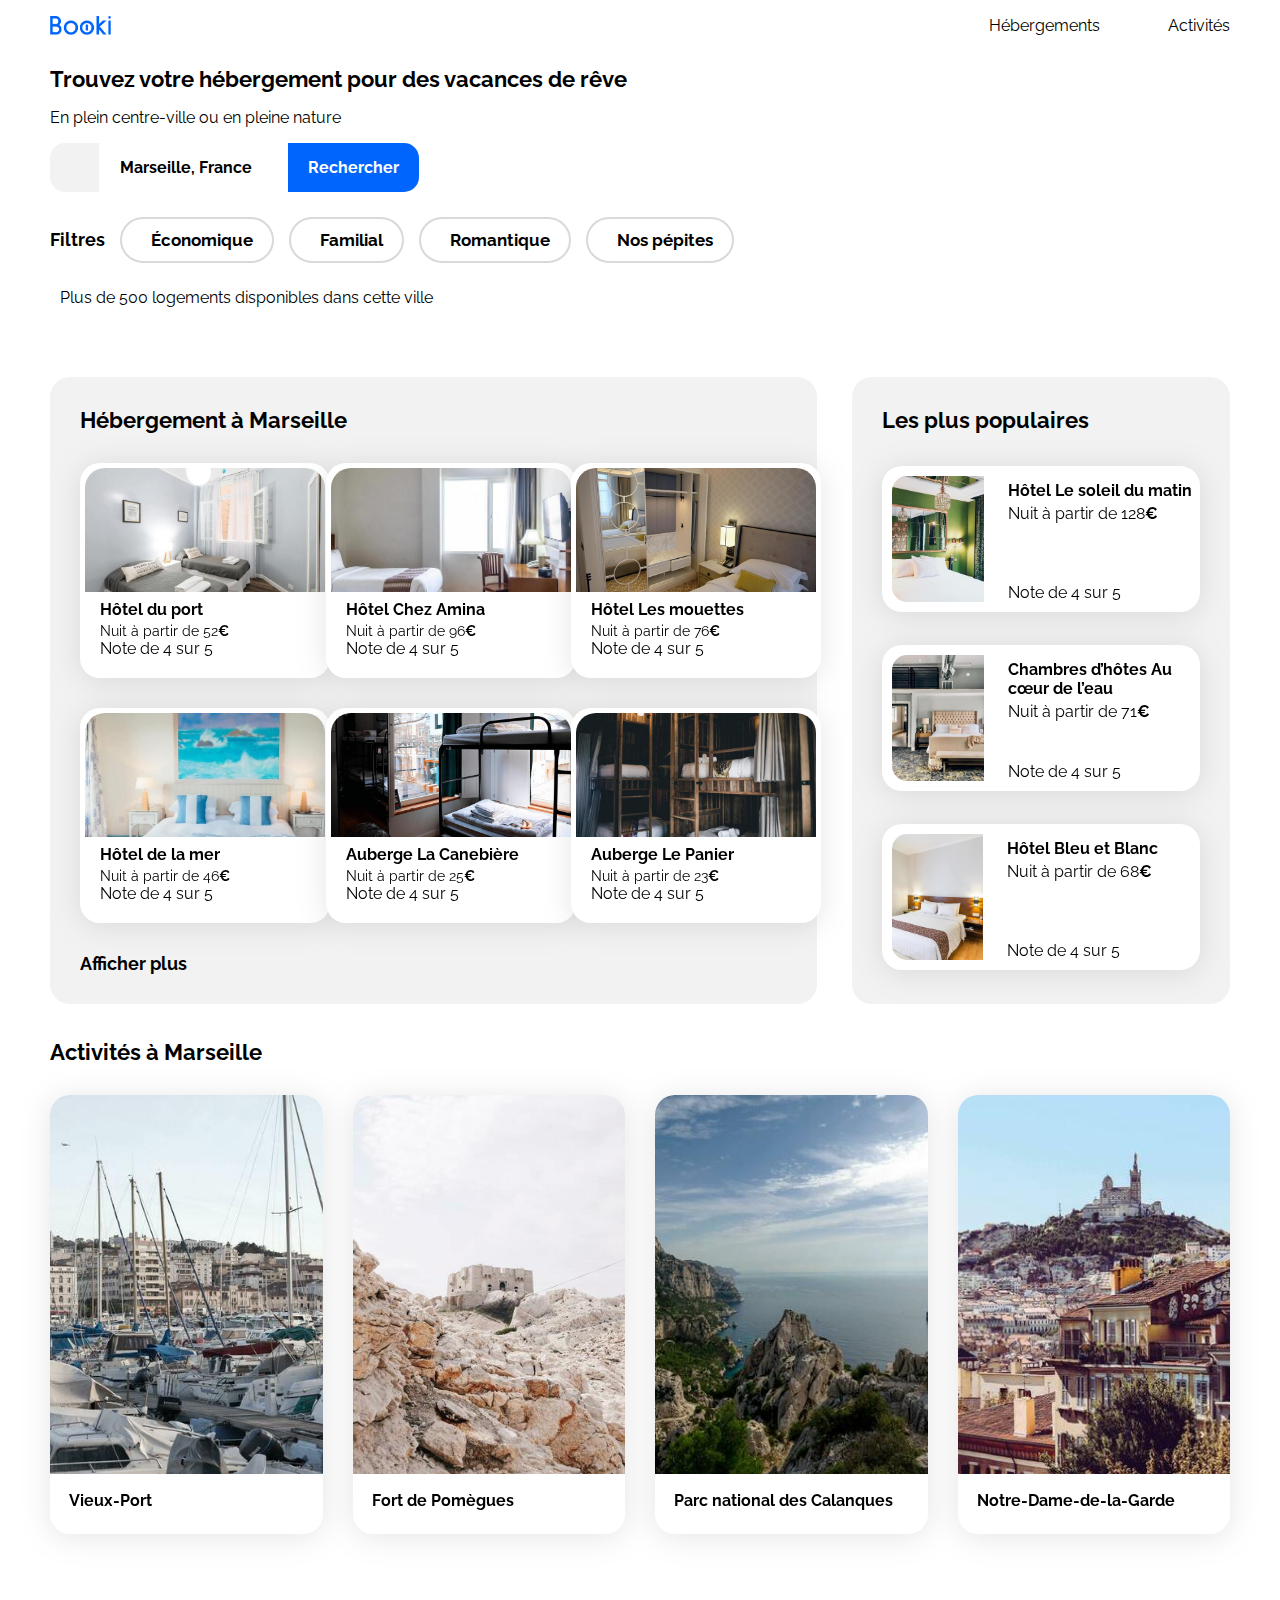
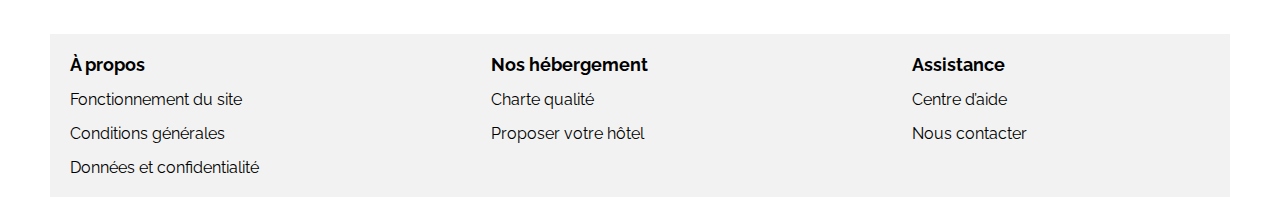
==== index_proto.html @ 1153245f "Avancement class ultilitaire dans index et style proto" ====
<!DOCTYPE html>
<html lang="fr">

<head>
    <meta charset="UTF-8">
    <meta name="viewport" content="width=device-width, initial-scale=1.0">
    <title>Booki</title>
    <link rel="preconnect" href="https://fonts.googleapis.com">
    <link rel="preconnect" href="https://fonts.gstatic.com" crossorigin>
    <link href="https://fonts.googleapis.com/css2?family=Raleway:wght@400;500;700&display=swap" rel="stylesheet">
    <link rel="stylesheet" href="https://cdnjs.cloudflare.com/ajax/libs/font-awesome/6.2.1/css/all.min.css"
        integrity="sha512-MV7K8+y+gLIBoVD59lQIYicR65iaqukzvf/nwasF0nqhPay5w/9lJmVM2hMDcnK1OnMGCdVK+iQrJ7lzPJQd1w=="
        crossorigin="anonymous" referrerpolicy="no-referrer" />
    <link rel="stylesheet" href="./css/style_proto.css">
    <link rel="stylesheet" href="./css/utilities.css">
</head>

<body class="flex justify-center p-0 m-0">
    <div class="main-container container">
        <header>
            <nav id="navbar" class="flex flex-wrap justify-between gap-20 items-center">
                <img src="images/logo/Booki.png" alt="Logo de Booki" class="logo ">
                <ul class="nav-links flex justify-between">
                    <li><a href="#">Hébergements</a></li>
                    <li><a href="#">Activités</a></li>
                </ul>
            </nav>

            <div id="search">
                <h1 class="title text-22">Trouvez votre hébergement pour des vacances de rêve</h1>
                <p>En plein centre-ville ou en pleine nature</p>
                <form action="#" method="get" class="search-form flex items-center">
                    <i class="fa-solid fa-location-dot flex justify-center items-center h-full rounded-l-15 bg-main-color"></i>
                    <input type="search" name="search" id="search" placeholder="Marseille, France" class="text-center w-half h-full text-16 font-bold no-border">
                    <button type="submit" class="search-btn w-third main-color text-white font-bold text-16 py-15 px-20 no-border">
                        Rechercher
                    </button>
                </form>
            </div>
            <div id="flex-filters" class="flex items-center">
                <h2>Filtres</h2>
                <span id="filters" class="flex flex-wrap items-center">
                    <div id="filter-economy" class="filter-container flex justify-center items-center">
                        <i class="fa-solid fa-money-bill-wave"></i>
                        <a href="#" class="filter-link">Économique</a>
                    </div>
                    <div id="filter-family" class="filter-container flex justify-center items-center">
                        <i class="fa-solid fa-person"></i>
                        <a href="#" class="filter-link">Familial</a>
                    </div>
                    <div id="filter-romantic" class="filter-container flex justify-center items-center">
                        <i class="fa-solid fa-heart"></i>
                        <a href="#" class="filter-link">Romantique</a>
                    </div>
                    <div id="filter-trendy" class="filter-container flex justify-center items-center">
                        <i class="fa-solid fa-fire"></i>
                        <a href="#" class="filter-link">Nos pépites</a>
                    </div>
                </span>
            </div>
        </header>

        <main class="flex flex-col gap-35">
            <div id="nb-results" class="flex">
                <i class="fa-solid fa-circle-info"></i>
                <p>Plus de 500 logements disponibles dans cette ville</p>
            </div>


            <div class="lodgements-and-popular flex justify-between">

                <section class="lodgements flex flex-col">

                    <div class="lodgements-title flex justify-between items-center">
                        <h2 class="section-title m-0 text-22">Hébergement à Marseille</h2>
                    </div>
                    <div class="lodgements-cards flex flex-wrap justify-between">
                        <a href="#">
                            <article class="card">
                                <img src="./images/hebergements/fred-kleber.jpg"
                                    alt="Image de la chambre d'hôtel montrant un lit">
                                <div class="card-content">
                                    <div class="card-txt">
                                        <h3 class="card-title">Hôtel du port</h3>
                                        <p class="card-subtitle">Nuit à partir de 52<span class="euro">€</span></p>
                                    </div>
                                    <div class="card-rating">
                                        <i class="fa-xs fa-solid fa-star" aria-hidden="true"></i>
                                        <i class="fa-xs fa-solid fa-star" aria-hidden="true"></i>
                                        <i class="fa-xs fa-solid fa-star" aria-hidden="true"></i>
                                        <i class="fa-xs fa-solid fa-star" aria-hidden="true"></i>
                                        <i class="fa-xs fa-solid fa-star neutral-star" aria-hidden="true"></i>
                                        <span class="sr-only">Note de 4 sur 5</span>
                                    </div>
                                </div>
                            </article>
                        </a>
                        <a href="#">
                            <article class="card">
                                <img src="./images/hebergements/febrian-zakaria.jpg"
                                    alt="Image de la chambre d'hôtel montrant un lit">
                                <div class="card-content">
                                    <div class="card-txt">
                                        <h3 class="card-title">Hôtel Chez Amina</h3>
                                        <p class="card-subtitle">Nuit à partir de 96<span class="euro">€</span></p>
                                    </div>
                                    <div class="card-rating">
                                        <i class="fa-xs fa-solid fa-star" aria-hidden="true"></i>
                                        <i class="fa-xs fa-solid fa-star" aria-hidden="true"></i>
                                        <i class="fa-xs fa-solid fa-star" aria-hidden="true"></i>
                                        <i class="fa-xs fa-solid fa-star" aria-hidden="true"></i>
                                        <i class="fa-xs fa-solid fa-star neutral-star" aria-hidden="true"></i>
                                        <span class="sr-only">Note de 4 sur 5</span>
                                    </div>
                                </div>
                            </article>
                        </a>
                        <a href="#">
                            <article class="card">
                                <img src="./images/hebergements/reisetopia.jpg"
                                    alt="Image de la chambre d'hôtel montrant un lit">
                                <div class="card-content">
                                    <div class="card-txt">
                                        <h3 class="card-title">Hôtel Les mouettes</h3>
                                        <p class="card-subtitle">Nuit à partir de 76<span class="euro">€</span></p>
                                    </div>
                                    <div class="card-rating">
                                        <i class="fa-xs fa-solid fa-star" aria-hidden="true"></i>
                                        <i class="fa-xs fa-solid fa-star" aria-hidden="true"></i>
                                        <i class="fa-xs fa-solid fa-star" aria-hidden="true"></i>
                                        <i class="fa-xs fa-solid fa-star" aria-hidden="true"></i>
                                        <i class="fa-xs fa-solid fa-star neutral-star" aria-hidden="true"></i>
                                        <span class="sr-only">Note de 4 sur 5</span>
                                    </div>
                                </div>
                            </article>
                        </a>
                        <a href="#">
                            <article class="card">
                                <img src="./images/hebergements/annie-spratt.jpg"
                                    alt="Image de la chambre d'hôtel montrant un lit">
                                <div class="card-content">
                                    <div class="card-txt">
                                        <h3 class="card-title">Hôtel de la mer</h3>
                                        <p class="card-subtitle">Nuit à partir de 46<span class="euro">€</span></p>
                                    </div>
                                    <div class="card-rating">
                                        <i class="fa-xs fa-solid fa-star" aria-hidden="true"></i>
                                        <i class="fa-xs fa-solid fa-star" aria-hidden="true"></i>
                                        <i class="fa-xs fa-solid fa-star" aria-hidden="true"></i>
                                        <i class="fa-xs fa-solid fa-star" aria-hidden="true"></i>
                                        <i class="fa-xs fa-solid fa-star neutral-star" aria-hidden="true"></i>
                                        <span class="sr-only">Note de 4 sur 5</span>
                                    </div>
                                </div>
                            </article>
                        </a>

                        <a href="#">
                            <article class="card">
                                <img src="./images/hebergements/marcus-loke.jpg"
                                    alt="Image de la chambre d'hôtel montrant un lit">
                                <div class="card-content">
                                    <div class="card-txt">
                                        <h3 class="card-title">Auberge La Canebière</h3>
                                        <p class="card-subtitle">Nuit à partir de 25<span class="euro">€</span></p>
                                    </div>
                                    <div class="card-rating">
                                        <i class="fa-xs fa-solid fa-star" aria-hidden="true"></i>
                                        <i class="fa-xs fa-solid fa-star" aria-hidden="true"></i>
                                        <i class="fa-xs fa-solid fa-star" aria-hidden="true"></i>
                                        <i class="fa-xs fa-solid fa-star" aria-hidden="true"></i>
                                        <i class="fa-xs fa-solid fa-star neutral-star" aria-hidden="true"></i>
                                        <span class="sr-only">Note de 4 sur 5</span>
                                    </div>
                                </div>
                            </article>
                        </a>

                        <a href="#">
                            <article class="card">
                                <img src="./images/hebergements/nicate-lee.jpg"
                                    alt="Image de la chambre d'hôtel montrant un lit">
                                <div class="card-content">
                                    <div class="card-txt">
                                        <h3 class="card-title">Auberge Le Panier</h3>
                                        <p class="card-subtitle">Nuit à partir de 23<span class="euro">€</span></p>
                                    </div>
                                    <div class="card-rating">
                                        <i class="fa-xs fa-solid fa-star" aria-hidden="true"></i>
                                        <i class="fa-xs fa-solid fa-star" aria-hidden="true"></i>
                                        <i class="fa-xs fa-solid fa-star" aria-hidden="true"></i>
                                        <i class="fa-xs fa-solid fa-star" aria-hidden="true"></i>
                                        <i class="fa-xs fa-solid fa-star neutral-star" aria-hidden="true"></i>
                                        <span class="sr-only">Note de 4 sur 5</span>
                                    </div>
                                </div>
                            </article>
                        </a>
                    </div>

                    <a href="#" id="display-more">Afficher plus</a>
                </section>

                <section class="popular">
                    <div class="popular-title flex justify-between items-center">
                        <h2 class="section-title m-0 text-22">Les plus populaires</h2>
                        <i class="fa-solid fa-chart-line" aria-hidden="true"></i>
                    </div>
                    <div class="popular-cards">
                        <a href="#">
                            <article class="card">
                                <img src="./images/hebergements/emile-guillemot.jpg"
                                    alt="Image de la chambre d'hôtel montrant un lit">
                                <div class="card-content">
                                    <div class="card-txt">
                                        <h3 class="card-title">Hôtel Le soleil du matin</h3>
                                        <p class="card-subtitle">Nuit à partir de 128<span class="euro">€</span></p>
                                    </div>
                                    <div class="card-rating">
                                        <i class="fa-xs fa-solid fa-star" aria-hidden="true"></i>
                                        <i class="fa-xs fa-solid fa-star" aria-hidden="true"></i>
                                        <i class="fa-xs fa-solid fa-star" aria-hidden="true"></i>
                                        <i class="fa-xs fa-solid fa-star" aria-hidden="true"></i>
                                        <i class="fa-xs fa-solid fa-star neutral-star" aria-hidden="true"></i>
                                        <span class="sr-only">Note de 4 sur 5</span>
                                    </div>
                                </div>
                            </article>
                        </a>
                        <a href="#">
                            <article class="card">
                                <img src="./images/hebergements/aw-creative.jpg"
                                    alt="Image de la chambre d'hôtel montrant un lit">
                                <div class="card-content">
                                    <div class="card-txt">
                                        <h3 class="card-title">Chambres d’hôtes Au cœur de l’eau</h3>
                                        <p class="card-subtitle">Nuit à partir de 71<span class="euro">€</span></p>
                                    </div>
                                    <div class="card-rating">
                                        <i class="fa-xs fa-solid fa-star" aria-hidden="true"></i>
                                        <i class="fa-xs fa-solid fa-star" aria-hidden="true"></i>
                                        <i class="fa-xs fa-solid fa-star" aria-hidden="true"></i>
                                        <i class="fa-xs fa-solid fa-star" aria-hidden="true"></i>
                                        <i class="fa-xs fa-solid fa-star neutral-star" aria-hidden="true"></i>
                                        <span class="sr-only">Note de 4 sur 5</span>
                                    </div>
                                </div>
                            </article>
                        </a>
                        <a href="#">
                            <article class="card">
                                <img src="./images/hebergements/febrian-zakaria2.jpg"
                                    alt="Image de la chambre d'hôtel montrant un lit">
                                <div class="card-content">
                                    <div class="card-txt">
                                        <h3 class="card-title">Hôtel Bleu et Blanc</h3>
                                        <p class="card-subtitle">Nuit à partir de 68<span class="euro">€</span></p>
                                    </div>
                                    <div class="card-rating">
                                        <i class="fa-xs fa-solid fa-star" aria-hidden="true"></i>
                                        <i class="fa-xs fa-solid fa-star" aria-hidden="true"></i>
                                        <i class="fa-xs fa-solid fa-star" aria-hidden="true"></i>
                                        <i class="fa-xs fa-solid fa-star" aria-hidden="true"></i>
                                        <i class="fa-xs fa-solid fa-star neutral-star" aria-hidden="true"></i>
                                        <span class="sr-only">Note de 4 sur 5</span>
                                    </div>
                                </div>
                            </article>
                        </a>
                    </div>
                </section>
            </div>
            <section id="activities" class="flex flex-col">
                <h2 class="section-title m-0 text-22">Activités à Marseille</h2>
                <div class="activities-cards flex flex-wrap">
                    <a href="#">
                        <article class="card">
                            <img src="./images/activites/reno-laithienne.jpg"
                                alt="Image de la chambre d'hôtel montrant un lit">
                            <div class="card-txt">
                                <h3 class="card-title">Vieux-Port</h3>
                            </div>
                        </article>
                    </a>

                    <a href="#">
                        <article class="card">
                            <img src="./images/activites/paul-hermann.jpg"
                                alt="Image de la chambre d'hôtel montrant un lit">
                            <div class="card-txt">
                                <h3 class="card-title">Fort de Pomègues</h3>
                            </div>
                        </article>
                    </a>

                    <a href="#">
                        <article class="card">
                            <img src="./images/activites/kilyan-sockalingum.jpg"
                                alt="Image de la chambre d'hôtel montrant un lit">
                            <div class="card-txt">
                                <h3 class="card-title">Parc national des Calanques</h3>
                            </div>
                        </article>
                    </a>

                    <a href="#">
                        <article class="card">
                            <img src="./images/activites/florian-wehde.jpg"
                                alt="Image de la chambre d'hôtel montrant un lit">
                            <div class="card-txt">
                                <h3 class="card-title">Notre-Dame-de-la-Garde</h3>
                            </div>
                        </article>
                    </a>
                </div>
            </section>
        </main>
        <footer>
            <nav id="footer-nav" class="flex justify-between items-center gap-20 w-full mt-35 bg-main-color">
                <div class="footer-div flex flex-col gap-15 p-20 h-full">
                    <h3 class="footer-title flex items-center m-0 text-18">À propos</h3>
                    <ul class="flex flex-col gap-15 m-0 p-0">
                        <a href="#">
                            <li>Fonctionnement du site</li>
                        </a>
                        <a href="#">
                            <li>Conditions générales</li>
                        </a>
                        <a href="#">
                            <li>Données et confidentialité</li>
                        </a>
                    </ul>
                </div>

                <div class="footer-div flex flex-col gap-15 p-20 h-full">
                    <h3 class="footer-title flex m-0 text-18">Nos hébergement</h3>
                    <ul class="flex flex-col gap-15 m-0 p-0">
                        <a href="#">
                            <li>Charte qualité</li>
                        </a>
                        <a href="#">
                            <li>Proposer votre hôtel</li>
                        </a>
                    </ul>
                </div>

                <div class="footer-div flex flex-col gap-15 p-20 h-full">
                    <h3 class="footer-title flex m-0 text-18">Assistance</h3>
                    <ul class="flex flex-col gap-15 m-0 p-0">
                        <a href="#">
                            <li>Centre d’aide</li>
                        </a>
                        <a href="#">
                            <li>Nous contacter</li>
                        </a>
                    </ul>
                </div>
            </nav>
        </footer>
    </div>
</body>

</html>
---- css/style_proto.css ----
/****** General ***********/
* {
    font-family: 'Raleway', sans-serif;
}

:root {
    --main-color: #0065FC;
    --main-bg-color: #F2F2F2;
    --filter-bg-color: #DEEBFF;
}

.fa-solid {
    color: var(--main-color);
}

a {
    color: inherit;
    text-decoration: none;
}

.card {
    display: flex;
    gap: 4px;
    background-color: white;
    border-radius: 20px;
    padding: 5px;
    filter: drop-shadow(0px 3px 15px rgba(0, 0, 0, 0.1));
}

.card img {
    object-fit: cover;
    border: 5px solid white;
}

.card-title {
    font-size: 16px;
}

.euro {
    font-weight: 700;
}

.neutral-star {
    color: var(--main-bg-color)
}

/****** Header ***********/

/********** Navbar ***********/

#navbar ul {
    gap: 68px;
    height: 100%;
}

#navbar ul li {
    list-style: none;
    height: 100%;
}

#navbar ul li a:hover {
    color: var(--main-color);
    border-top: 2px solid var(--main-color);
    padding-top: calc(1rem - 2px);
}

#navbar img {
    width: 61px;
    height: 19px;
}

form {
    justify-content: left;
    width: 377px;
    height: 49px;
}

.fa-location-dot {
    color: black;
    width: 13%;
}

input::placeholder {
    color: black;
}

.search-btn {
    border-top-right-radius: 15px;
    border-bottom-right-radius: 15px;
}

/****** Filters ***********/
#flex-filters,
#flex-filters span {
    justify-content: left;
    height: 46px;
    gap: 15px;
    margin-top: 25px;
    margin-bottom: 25px;
}

.filter-container {
    height: 100%;
    gap: 10px;
    border: 2px solid #D9D9D9;
    border-radius: 25px;
    padding: 0 19px 0 19px;
}

.filter-container:hover {
    background-color: var(--filter-bg-color);
}

.filter-container a {
    color: black;
    font-weight: bold;
    font-size: 17px;
}

#flex-filters h2 {
    font-size: 18px;
    font-weight: bold;
}

/****** Main ***********/

#nb-results p {
    margin: 0;
    margin-left: 10px;
    margin-bottom: 35px;
}

/****** lodgements And popular ***********/
.lodgements-and-popular {
    gap: 30px;
}

.lodgements-and-popular section {
    background-color: var(--main-bg-color);
    border-radius: 20px;
    padding: 30px;
    box-sizing: border-box;
}

/****** lodgements ***********/
.lodgements {
    width: 65%;
    justify-content: space-around;
    gap: 30px;
}


.lodgements-cards {
    gap: 30px;
}

.lodgements a {
    width: calc((100% - 60px) / 3);
}

.lodgements-cards .card {
    flex-direction: column;
    flex-basis: calc(33.333% - 40px);
    box-sizing: border-box;
    min-width: 250px;
    max-height: 217px;
}

.lodgements-cards .card-content {
    display: flex;
    flex-direction: column;
    padding-left: 15px;
    padding-right: 15px;

}

.lodgements-cards .card-title {
    margin-top: 4px;
    margin-bottom: 4px;
}

.lodgements-cards .card-rating {
    margin-bottom: 15px;
}

.lodgements-cards img {
    align-self: center;
    object-fit: cover;
    width: 100%;
    height: 124px;
    border-top-left-radius: 20px;
    border-top-right-radius: 20px;
    border: 5px;
}

.lodgements-cards .card-content p {
    font-size: 14px;
}

#display-more {
    font-weight: bold;
    font-size: 18px;
}

/****** popular ***********/
.popular {
    width: 32%;
}

.popular-cards .card {
    display: flex;
    margin-top: 33px;
}

.popular-cards img {
    width: 33%;
    height: 136px;
    border-top-left-radius: 20px;
    border-bottom-left-radius: 20px;
}

.popular-cards .card-content {
    width: 67%;
    padding-left: 15px;
    display: flex;
    flex-direction: column;
    justify-content: space-between;
    box-sizing: border-box;
}

.popular-cards .card-title {
    margin-top: 10px;
    margin-bottom: 4px;
}

.popular-cards .card-subtitle,
.lodgements-cards .card-subtitle {
    margin: 0;
}

.popular-cards .card-rating {
    margin-bottom: 5px;
}

/****** Activités ***********/

#activities {
    height: 560px;
    gap: 30px;
}

.activities-cards {
    height: 439px;
    width: 100%;
    gap: 30px;
    padding: 0;
}

.activities-cards a {
    width: calc((100% - 90px) / 4);
    height: 100%;
}

.activities-cards a .card {
    display: flex;
    flex-direction: column;
    justify-content: space-between;
    height: 100%;
    padding: 0;
    gap: 0;
}

.activities-cards img {
    width: 100%;
    height: 86.5%;
    border-top-left-radius: 20px;
    border-top-right-radius: 20px;
    border: 0;
}

.activities-cards a .card .card-txt {
    display: flex;
    align-content: center;
    height: 13.4%;
    padding-left: 19px;
}



/******** Footer ***********/

#footer-nav {
    height: 163px;
}

.footer-div {
    width: calc((100% - 100px - 65px) / 3);
    align-items: top;
    justify-content: top;
    padding-bottom: 0;
}

.footer-div ul {
    align-items: left;
    justify-content: left;
    list-style-type: none;
}

/* Le code ci-dessous correspond à la version responsive uniquement */

/****** Media queries ***********/
/* Medium devices (tablets, less/equal than 1024px) */
@media (max-width: 1024px) {

    /**** Filters ****/

    #flex-filters {
        height: 91px;
        flex-direction: column;
        align-items: flex-start;
        gap: 20px;
    }

    #flex-filters span {
        margin: 0;
        width: 100%;
    }

    .filter-container {
        padding: 0;
        height: 46px;
        width: 100%;
    }

    .filter-container a {
        font-size: 16px;
    }

    #filters-txt h2 {
        margin: 0;
    }


    /**** Main ****/

    /***** Lodgements and Popular *****/

    .lodgements-and-popular {
        flex-direction: column;
    }

    .lodgements {
        width: 100%;
        height: 43.75%;
    }

    .lodgements-cards .card {
        flex-basis: calc(50% - 60px);
    }

    .popular {
        width: 100%;
        margin-top: 20px;
        gap: 20px;
    }

    .popular-cards {
        display: flex;
        flex-direction: row;
        justify-content: space-between;
    }

    .popular-cards a {
        width: 30%;
    }

    .popular-cards a .card {
        margin-top: 20px;
    }

    .popular-cards .card-title {
        font-size: 14px;
    }

    .popular-cards .card-subtitle {
        font-size: 13px;
    }

    /***** Activities *****/

    #activities {
        height: 390px;
    }

    .activities-cards {
        height: 270px;
    }

    .activities-cards .card a {
        width: calc((100% - 30px) / 4);
    }

    .activities-cards .card img {
        height: 74%;
    }

    .activities-cards a .card .card-txt {
        height: 26%;
        justify-self: center;
    }

    .activities-cards a .card .card-txt h3 {
        margin: 0;
        align-self: center;
    }
}

/* Small devices (phones, less than 768px) */
@media (max-width: 767.98px) {

    /* ... */
    body {
        background-color: rgb(183, 205, 224);
    }

    .main-container {
        padding: 0;
    }

    header {
        display: flex;
        flex-direction: column;
        gap: 35px;
    }

    /**** Header ****/

    /* Navbar */

    nav {
        flex-direction: column;
        gap: 30px;
    }

    nav img {
        margin-top: 30px;
    }

    nav ul {
        display: flex;
        justify-content: center;
        width: 100%;
        gap: 0;
        padding: 0;
        margin: 0;
    }

    nav ul li {
        width: 100%;
        text-align: center;
    }

    nav ul li a {
        font-size: 19px;
        width: 100%;
        display: block;
        /* Permet de prendre toute la largeur */
        padding: 14px 0;
        /* Pour éviter un déplacement du texte au hover */
        margin-bottom: 30px;
        border-bottom: 2px solid var(--main-bg-color);
        transition: border-color 0.3s ease, color 0.2s ease;
    }

    nav ul li a:hover {
        border-top: none;
        border-bottom: 2px solid var(--main-color)
    }


    /*** Search and Filters ***/

    #search,
    #flex-filters {
        padding: 0 20px 0 20px;
    }

    #flex-filters {
        height: 161px;
        margin: 0;
    }

    #flex-filters h2 {
        margin: 0;
    }

    .filter-container {
        width: calc((100% - 40px - 10px) / 2);
    }

    .filter-link {
        font-size: 14px;
    }

    #nb-results {
        justify-content: left;
        align-items: center;
    }

    #nb-results p {
        margin-bottom: 0;
    }
}
---- css/utilities.css ----
/* Variables et Reset */
:root {
    --main-color: #0065FC;
    --main-bg-color: #F2F2F2;
    --filter-bg-color: #DEEBFF;
    --color-border: #D9D9D9;
    --spacing-5: 5px;
    --spacing-10: 10px;
    --spacing-15: 15px;
    --spacing-20: 20px;
    --spacing-30: 30px;
    --spacing-35: 35px;
}

* {
    font-family: 'Raleway', sans-serif;
    box-sizing: border-box;
}

/* Layout Utilities */
.container {
    width: 100%;
	max-width: 1440px;
	padding: 0 50px;
	box-sizing: border-box;
}

.flex { display: flex; }
.flex-col { flex-direction: column; }
.flex-wrap { flex-wrap: wrap; }
.justify-between { justify-content: space-between; }
.justify-center { justify-content: center; }
.items-center { align-items: center; }
.items-start { align-items: flex-start; }
.gap-5 { gap: var(--spacing-5); }
.gap-10 { gap: var(--spacing-10); }
.gap-15 { gap: var(--spacing-15); }
.gap-20 { gap: var(--spacing-20); }
.gap-30 { gap: var(--spacing-30); }
.gap-35 { gap: var(--spacing-35); }

/* Spacing */
.p-0 { padding: 0; }
.p-5 { padding: var(--spacing-5); }
.p-10 { padding: var(--spacing-10); }
.p-15 { padding: var(--spacing-15); }
.p-20 { padding: var(--spacing-20); }
.p-30 { padding: var(--spacing-30); }

.px-15 { padding-left: var(--spacing-15); padding-right: var(--spacing-15); }
.px-20 { padding-left: var(--spacing-20); padding-right: var(--spacing-20); }
.py-15 { padding-top: var(--spacing-15); padding-bottom: var(--spacing-15); }

.m-0 { margin: 0; }
.m-5 { margin: var(--spacing-5); }
.mt-20 { margin-top: var(--spacing-20); }
.mb-20 { margin-bottom: var(--spacing-20); }
.my-30 { margin-top: var(--spacing-30); margin-bottom: var(--spacing-30); }
.mt-35 { margin-top: var(--spacing-35); }

/* Width & Height */
.w-full { width: 100%; }
.w-half { width: 50%; }
.w-third { width: 33.333%; }
.w-two-thirds { width: 66.666%; }
.h-full { height: 100%; }

/* Colors */
.main-color { background-color: var(--main-color); }
.bg-filter-color { background-color: var(--filter-bg-color); }
.bg-main-color { background-color: var(--main-bg-color); }
.bg-white { background-color: white; }

.text-primary { color: var(--main-color); }
.text-black { color: black; }
.text-white { color: white; }

/* Typography */
.text-14 { font-size: 14px; }
.text-16 { font-size: 16px; }
.text-18 { font-size: 18px; }
.text-22 { font-size: 22px; }
.font-bold { font-weight: bold; }
.text-center { text-align: center; }

/* Borders */
.no-border { border: none; }
.rounded-full { border-radius: 9999px; }
.rounded-20 { border-radius: 20px; }
.rounded-l-15 { 
    border-top-left-radius: 15px;
    border-bottom-left-radius: 15px;
}
.rounded-l-20 { 
    border-top-left-radius: 20px;
    border-bottom-left-radius: 20px;
}
.rounded-t-20 {
    border-top-left-radius: 20px;
    border-top-right-radius: 20px;
}
.border { border: 2px solid var(--color-border); }

/* Components Base */
.card {
    background-color: white;
    border-radius: 20px;
    filter: drop-shadow(0px 3px 15px rgba(0, 0, 0, 0.1));
}

.img-cover {
    object-fit: cover;
}

/* Navigation */
.nav-link {
    height: 100%;
    padding-top: 1rem;
}

.nav-link:hover {
    color: var(--main-color);
    border-top: 2px solid var(--main-color);
    padding-top: calc(1rem - 2px);
}

/* Search Form */
.search-form {
    width: 377px;
    height: 49px;
}

.search-icon {
    width: 13%;
    height: 100%;
    color: black;
}

.search-input {
    width: 51%;
    height: 100%;
    border: none;
    text-align: center;
    font-weight: bold;
}

.search-btn {
    width: 35%;
    font-weight: bold;
    border: none;
    font-size: 16px;
}

/* Filter */
.filter-btn {
    height: 46px;
    padding: 0 19px;
    transition: background-color 0.3s;
}

.filter-btn:hover {
    background-color: var(--filter-bg-color);
}

/* Cards Specific */
.lodgement-card {
    min-width: 250px;
    max-height: 217px;
}

.lodgement-img {
    height: 124px;
    border: 5px solid white;
}

.popular-card-img {
    width: 33%;
    height: 136px;
    border: 5px solid white;
}

.activity-card {
    height: 439px;
}

.activity-img {
    height: 86.5%;
}

/* Rating */
.star {
    color: var(--main-color);
}

.star-neutral {
    color: var(--main-bg-color);
}

/* Media Queries */
@media (max-width: 1024px) {
    .md\:flex-col { flex-direction: column; }
    .md\:w-full { width: 100%; }
    
    .filter-btn {
        width: calc((100% - 40px - 10px) / 2);
    }
    
    .popular-card {
        width: 30%;
    }
    
    .activity-card {
        height: 270px;
    }
    
    .activity-img {
        height: 74%;
    }
}

@media (max-width: 767.98px) {
    .container {
        padding: 0;
    }
    
    .sm\:flex-col { flex-direction: column; }
    
    .nav-link {
        width: 100%;
        padding: 14px 0;
        border-bottom: 2px solid var(--main-bg-color);
    }
    
    .nav-link:hover {
        border-top: none;
        border-bottom: 2px solid var(--main-color);
    }
    
    .search-form {
        width: 100%;
    }
    
    .filter-btn {
        font-size: 14px;
    }
}
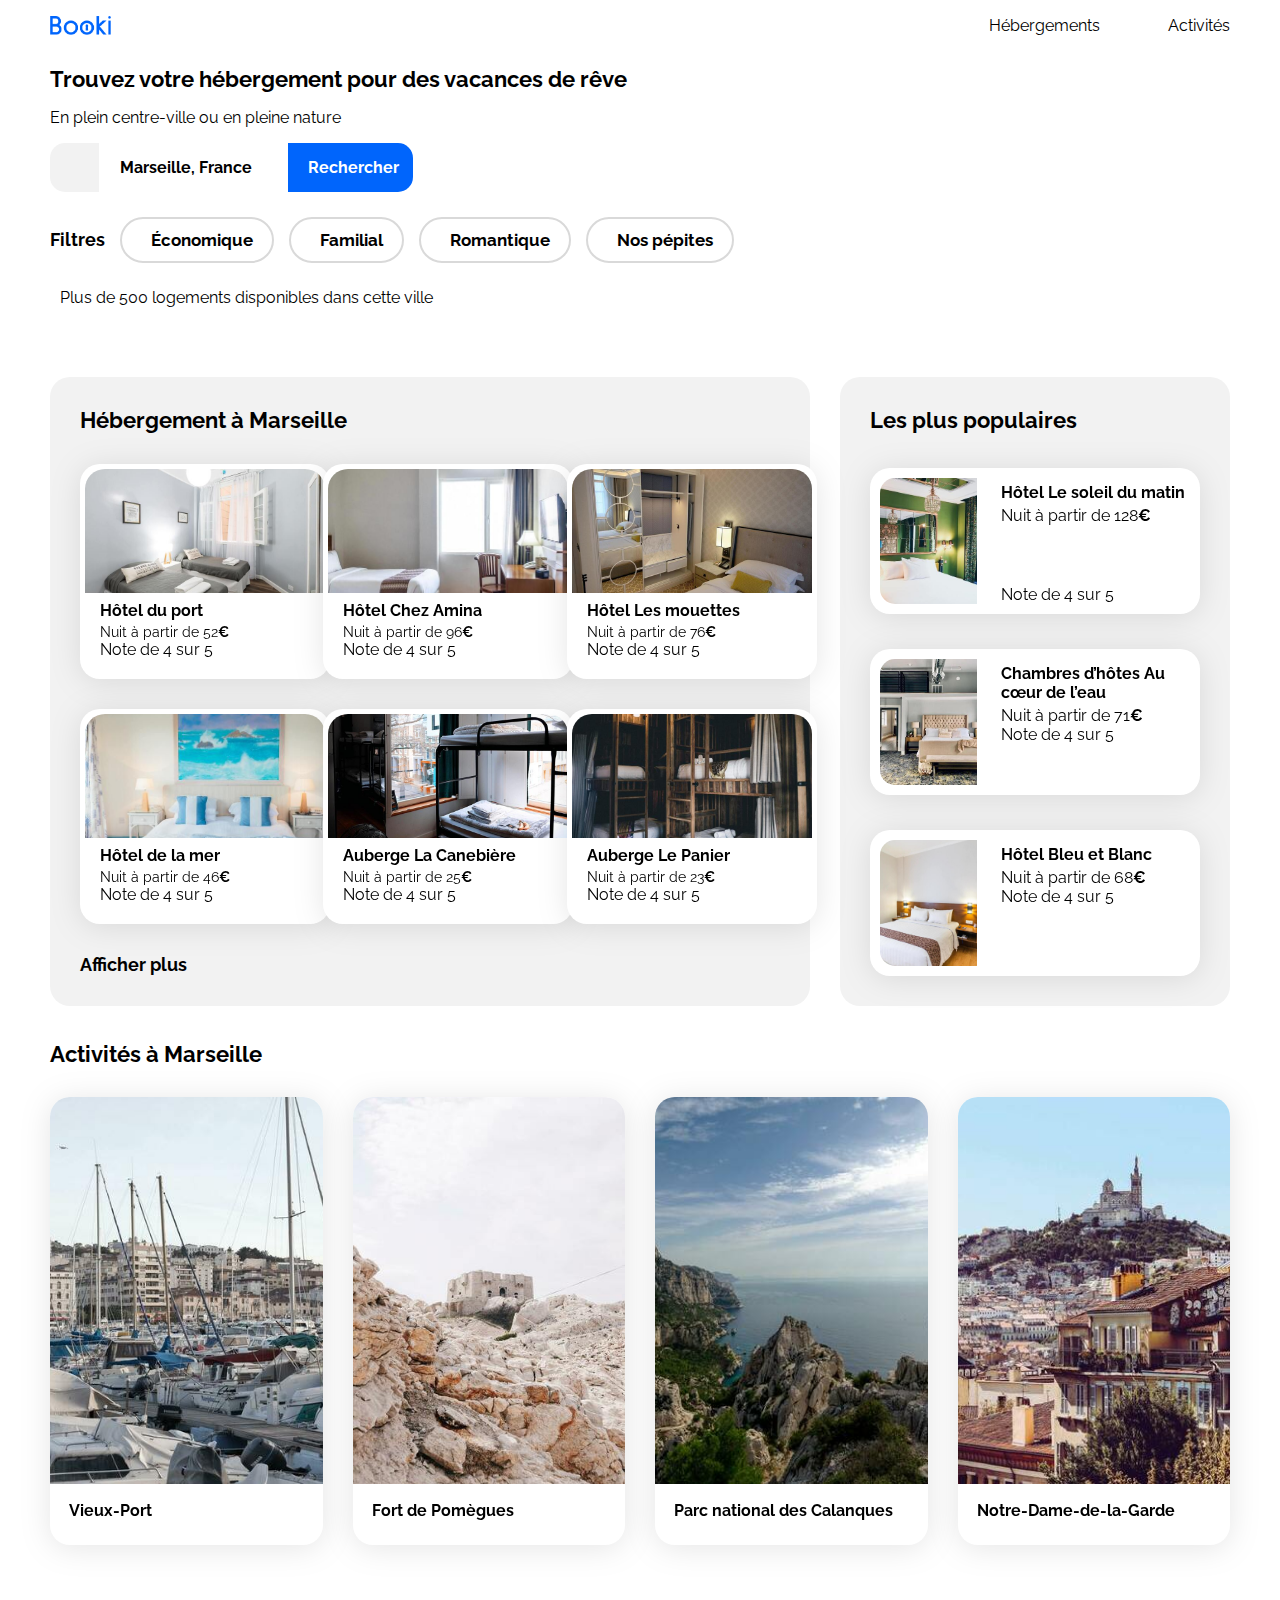
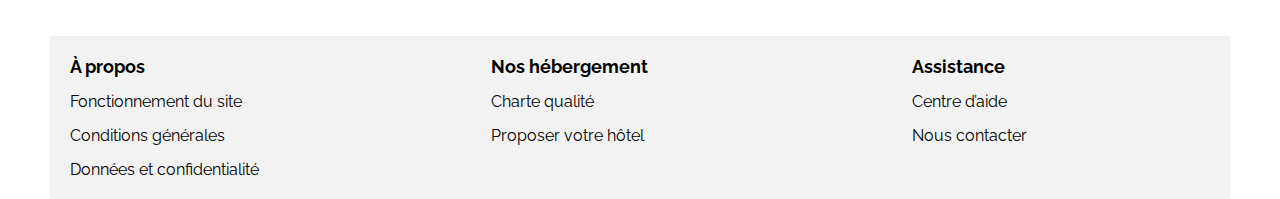
==== commit c111bb3d: "Avancement css utlitaire" ====
--- a/index_proto.html
+++ b/index_proto.html
@@ -76,186 +76,195 @@
                     </div>
                     <div class="lodgements-cards flex flex-wrap justify-between">
                         <a href="#">
-                            <article class="card">
+                            <article class="card flex-col">
                                 <img src="./images/hebergements/fred-kleber.jpg"
-                                    alt="Image de la chambre d'hôtel montrant un lit">
-                                <div class="card-content">
+                                    alt="Image de la chambre d'hôtel montrant un lit"
+                                    class="self-center img-cover w-full rounded-t-20">
+                                <div class="card-content px-15">
                                     <div class="card-txt">
                                         <h3 class="card-title">Hôtel du port</h3>
-                                        <p class="card-subtitle">Nuit à partir de 52<span class="euro">€</span></p>
-                                    </div>
-                                    <div class="card-rating">
-                                        <i class="fa-xs fa-solid fa-star" aria-hidden="true"></i>
-                                        <i class="fa-xs fa-solid fa-star" aria-hidden="true"></i>
-                                        <i class="fa-xs fa-solid fa-star" aria-hidden="true"></i>
-                                        <i class="fa-xs fa-solid fa-star" aria-hidden="true"></i>
-                                        <i class="fa-xs fa-solid fa-star neutral-star" aria-hidden="true"></i>
-                                        <span class="sr-only">Note de 4 sur 5</span>
-                                    </div>
-                                </div>
-                            </article>
-                        </a>
-                        <a href="#">
-                            <article class="card">
+                                        <p class="card-subtitle text-14 m-0">Nuit à partir de 52<span class="euro">€</span></p>
+                                    </div>
+                                    <div class="card-rating">
+                                        <i class="fa-xs fa-solid fa-star" aria-hidden="true"></i>
+                                        <i class="fa-xs fa-solid fa-star" aria-hidden="true"></i>
+                                        <i class="fa-xs fa-solid fa-star" aria-hidden="true"></i>
+                                        <i class="fa-xs fa-solid fa-star" aria-hidden="true"></i>
+                                        <i class="fa-xs fa-solid fa-star neutral-star" aria-hidden="true"></i>
+                                        <span class="sr-only">Note de 4 sur 5</span>
+                                    </div>
+                                </div>
+                            </article>
+                        </a>
+                        <a href="#">
+                            <article class="card flex-col">
                                 <img src="./images/hebergements/febrian-zakaria.jpg"
-                                    alt="Image de la chambre d'hôtel montrant un lit">
-                                <div class="card-content">
+                                    alt="Image de la chambre d'hôtel montrant un lit"
+                                    class="self-center img-cover w-full rounded-t-20">
+                                <div class="card-content px-15">
                                     <div class="card-txt">
                                         <h3 class="card-title">Hôtel Chez Amina</h3>
-                                        <p class="card-subtitle">Nuit à partir de 96<span class="euro">€</span></p>
-                                    </div>
-                                    <div class="card-rating">
-                                        <i class="fa-xs fa-solid fa-star" aria-hidden="true"></i>
-                                        <i class="fa-xs fa-solid fa-star" aria-hidden="true"></i>
-                                        <i class="fa-xs fa-solid fa-star" aria-hidden="true"></i>
-                                        <i class="fa-xs fa-solid fa-star" aria-hidden="true"></i>
-                                        <i class="fa-xs fa-solid fa-star neutral-star" aria-hidden="true"></i>
-                                        <span class="sr-only">Note de 4 sur 5</span>
-                                    </div>
-                                </div>
-                            </article>
-                        </a>
-                        <a href="#">
-                            <article class="card">
+                                        <p class="card-subtitle text-14 m-0">Nuit à partir de 96<span class="euro">€</span></p>
+                                    </div>
+                                    <div class="card-rating">
+                                        <i class="fa-xs fa-solid fa-star" aria-hidden="true"></i>
+                                        <i class="fa-xs fa-solid fa-star" aria-hidden="true"></i>
+                                        <i class="fa-xs fa-solid fa-star" aria-hidden="true"></i>
+                                        <i class="fa-xs fa-solid fa-star" aria-hidden="true"></i>
+                                        <i class="fa-xs fa-solid fa-star neutral-star" aria-hidden="true"></i>
+                                        <span class="sr-only">Note de 4 sur 5</span>
+                                    </div>
+                                </div>
+                            </article>
+                        </a>
+                        <a href="#">
+                            <article class="card flex-col">
                                 <img src="./images/hebergements/reisetopia.jpg"
-                                    alt="Image de la chambre d'hôtel montrant un lit">
-                                <div class="card-content">
+                                    alt="Image de la chambre d'hôtel montrant un lit"
+                                    class="self-center img-cover w-full rounded-t-20">
+                                <div class="card-content px-15">
                                     <div class="card-txt">
                                         <h3 class="card-title">Hôtel Les mouettes</h3>
-                                        <p class="card-subtitle">Nuit à partir de 76<span class="euro">€</span></p>
-                                    </div>
-                                    <div class="card-rating">
-                                        <i class="fa-xs fa-solid fa-star" aria-hidden="true"></i>
-                                        <i class="fa-xs fa-solid fa-star" aria-hidden="true"></i>
-                                        <i class="fa-xs fa-solid fa-star" aria-hidden="true"></i>
-                                        <i class="fa-xs fa-solid fa-star" aria-hidden="true"></i>
-                                        <i class="fa-xs fa-solid fa-star neutral-star" aria-hidden="true"></i>
-                                        <span class="sr-only">Note de 4 sur 5</span>
-                                    </div>
-                                </div>
-                            </article>
-                        </a>
-                        <a href="#">
-                            <article class="card">
+                                        <p class="card-subtitle text-14 m-0">Nuit à partir de 76<span class="euro">€</span></p>
+                                    </div>
+                                    <div class="card-rating">
+                                        <i class="fa-xs fa-solid fa-star" aria-hidden="true"></i>
+                                        <i class="fa-xs fa-solid fa-star" aria-hidden="true"></i>
+                                        <i class="fa-xs fa-solid fa-star" aria-hidden="true"></i>
+                                        <i class="fa-xs fa-solid fa-star" aria-hidden="true"></i>
+                                        <i class="fa-xs fa-solid fa-star neutral-star" aria-hidden="true"></i>
+                                        <span class="sr-only">Note de 4 sur 5</span>
+                                    </div>
+                                </div>
+                            </article>
+                        </a>
+                        <a href="#">
+                            <article class="card flex-col">
                                 <img src="./images/hebergements/annie-spratt.jpg"
-                                    alt="Image de la chambre d'hôtel montrant un lit">
-                                <div class="card-content">
+                                    alt="Image de la chambre d'hôtel montrant un lit"
+                                    class="self-center img-cover w-full rounded-t-20">
+                                <div class="card-content px-15">
                                     <div class="card-txt">
                                         <h3 class="card-title">Hôtel de la mer</h3>
-                                        <p class="card-subtitle">Nuit à partir de 46<span class="euro">€</span></p>
-                                    </div>
-                                    <div class="card-rating">
-                                        <i class="fa-xs fa-solid fa-star" aria-hidden="true"></i>
-                                        <i class="fa-xs fa-solid fa-star" aria-hidden="true"></i>
-                                        <i class="fa-xs fa-solid fa-star" aria-hidden="true"></i>
-                                        <i class="fa-xs fa-solid fa-star" aria-hidden="true"></i>
-                                        <i class="fa-xs fa-solid fa-star neutral-star" aria-hidden="true"></i>
-                                        <span class="sr-only">Note de 4 sur 5</span>
-                                    </div>
-                                </div>
-                            </article>
-                        </a>
-
-                        <a href="#">
-                            <article class="card">
+                                        <p class="card-subtitle text-14 m-0">Nuit à partir de 46<span class="euro">€</span></p>
+                                    </div>
+                                    <div class="card-rating">
+                                        <i class="fa-xs fa-solid fa-star" aria-hidden="true"></i>
+                                        <i class="fa-xs fa-solid fa-star" aria-hidden="true"></i>
+                                        <i class="fa-xs fa-solid fa-star" aria-hidden="true"></i>
+                                        <i class="fa-xs fa-solid fa-star" aria-hidden="true"></i>
+                                        <i class="fa-xs fa-solid fa-star neutral-star" aria-hidden="true"></i>
+                                        <span class="sr-only">Note de 4 sur 5</span>
+                                    </div>
+                                </div>
+                            </article>
+                        </a>
+
+                        <a href="#">
+                            <article class="card flex-col">
                                 <img src="./images/hebergements/marcus-loke.jpg"
-                                    alt="Image de la chambre d'hôtel montrant un lit">
-                                <div class="card-content">
+                                    alt="Image de la chambre d'hôtel montrant un lit"
+                                    class="self-center img-cover w-full rounded-t-20">
+                                <div class="card-content px-15">
                                     <div class="card-txt">
                                         <h3 class="card-title">Auberge La Canebière</h3>
-                                        <p class="card-subtitle">Nuit à partir de 25<span class="euro">€</span></p>
-                                    </div>
-                                    <div class="card-rating">
-                                        <i class="fa-xs fa-solid fa-star" aria-hidden="true"></i>
-                                        <i class="fa-xs fa-solid fa-star" aria-hidden="true"></i>
-                                        <i class="fa-xs fa-solid fa-star" aria-hidden="true"></i>
-                                        <i class="fa-xs fa-solid fa-star" aria-hidden="true"></i>
-                                        <i class="fa-xs fa-solid fa-star neutral-star" aria-hidden="true"></i>
-                                        <span class="sr-only">Note de 4 sur 5</span>
-                                    </div>
-                                </div>
-                            </article>
-                        </a>
-
-                        <a href="#">
-                            <article class="card">
+                                        <p class="card-subtitle text-14 m-0">Nuit à partir de 25<span class="euro">€</span></p>
+                                    </div>
+                                    <div class="card-rating">
+                                        <i class="fa-xs fa-solid fa-star" aria-hidden="true"></i>
+                                        <i class="fa-xs fa-solid fa-star" aria-hidden="true"></i>
+                                        <i class="fa-xs fa-solid fa-star" aria-hidden="true"></i>
+                                        <i class="fa-xs fa-solid fa-star" aria-hidden="true"></i>
+                                        <i class="fa-xs fa-solid fa-star neutral-star" aria-hidden="true"></i>
+                                        <span class="sr-only">Note de 4 sur 5</span>
+                                    </div>
+                                </div>
+                            </article>
+                        </a>
+
+                        <a href="#">
+                            <article class="card flex-col">
                                 <img src="./images/hebergements/nicate-lee.jpg"
-                                    alt="Image de la chambre d'hôtel montrant un lit">
-                                <div class="card-content">
+                                    alt="Image de la chambre d'hôtel montrant un lit"
+                                    class="self-center img-cover w-full rounded-t-20">
+                                <div class="card-content px-15">
                                     <div class="card-txt">
                                         <h3 class="card-title">Auberge Le Panier</h3>
-                                        <p class="card-subtitle">Nuit à partir de 23<span class="euro">€</span></p>
-                                    </div>
-                                    <div class="card-rating">
-                                        <i class="fa-xs fa-solid fa-star" aria-hidden="true"></i>
-                                        <i class="fa-xs fa-solid fa-star" aria-hidden="true"></i>
-                                        <i class="fa-xs fa-solid fa-star" aria-hidden="true"></i>
-                                        <i class="fa-xs fa-solid fa-star" aria-hidden="true"></i>
-                                        <i class="fa-xs fa-solid fa-star neutral-star" aria-hidden="true"></i>
-                                        <span class="sr-only">Note de 4 sur 5</span>
-                                    </div>
-                                </div>
-                            </article>
-                        </a>
-                    </div>
-
-                    <a href="#" id="display-more">Afficher plus</a>
+                                        <p class="card-subtitle text-14 m-0">Nuit à partir de 23<span class="euro">€</span></p>
+                                    </div>
+                                    <div class="card-rating">
+                                        <i class="fa-xs fa-solid fa-star" aria-hidden="true"></i>
+                                        <i class="fa-xs fa-solid fa-star" aria-hidden="true"></i>
+                                        <i class="fa-xs fa-solid fa-star" aria-hidden="true"></i>
+                                        <i class="fa-xs fa-solid fa-star" aria-hidden="true"></i>
+                                        <i class="fa-xs fa-solid fa-star neutral-star" aria-hidden="true"></i>
+                                        <span class="sr-only">Note de 4 sur 5</span>
+                                    </div>
+                                </div>
+                            </article>
+                        </a>
+                    </div>
+
+                    <a href="#" id="display-more" class="font-bold text-18">Afficher plus</a>
                 </section>
 
-                <section class="popular">
+                <section class="popular w-third">
                     <div class="popular-title flex justify-between items-center">
                         <h2 class="section-title m-0 text-22">Les plus populaires</h2>
                         <i class="fa-solid fa-chart-line" aria-hidden="true"></i>
                     </div>
                     <div class="popular-cards">
                         <a href="#">
-                            <article class="card">
+                            <article class="card flex mt-35">
                                 <img src="./images/hebergements/emile-guillemot.jpg"
-                                    alt="Image de la chambre d'hôtel montrant un lit">
+                                    alt="Image de la chambre d'hôtel montrant un lit"
+                                    class="w-third rounded-l-20">
+                                <div class="card-content flex flex-col justify-between w-two-thirds">
+                                    <div class="card-txt">
+                                        <h3 class="card-title">Hôtel Le soleil du matin</h3>
+                                        <p class="card-subtitle m-0">Nuit à partir de 128<span class="euro">€</span></p>
+                                    </div>
+                                    <div class="card-rating">
+                                        <i class="fa-xs fa-solid fa-star" aria-hidden="true"></i>
+                                        <i class="fa-xs fa-solid fa-star" aria-hidden="true"></i>
+                                        <i class="fa-xs fa-solid fa-star" aria-hidden="true"></i>
+                                        <i class="fa-xs fa-solid fa-star" aria-hidden="true"></i>
+                                        <i class="fa-xs fa-solid fa-star neutral-star" aria-hidden="true"></i>
+                                        <span class="sr-only">Note de 4 sur 5</span>
+                                    </div>
+                                </div>
+                            </article>
+                        </a>
+                        <a href="#">
+                            <article class="card flex mt-35">
+                                <img src="./images/hebergements/aw-creative.jpg"
+                                    alt="Image de la chambre d'hôtel montrant un lit"
+                                    class="w-third rounded-l-20">
                                 <div class="card-content">
                                     <div class="card-txt">
-                                        <h3 class="card-title">Hôtel Le soleil du matin</h3>
-                                        <p class="card-subtitle">Nuit à partir de 128<span class="euro">€</span></p>
-                                    </div>
-                                    <div class="card-rating">
-                                        <i class="fa-xs fa-solid fa-star" aria-hidden="true"></i>
-                                        <i class="fa-xs fa-solid fa-star" aria-hidden="true"></i>
-                                        <i class="fa-xs fa-solid fa-star" aria-hidden="true"></i>
-                                        <i class="fa-xs fa-solid fa-star" aria-hidden="true"></i>
-                                        <i class="fa-xs fa-solid fa-star neutral-star" aria-hidden="true"></i>
-                                        <span class="sr-only">Note de 4 sur 5</span>
-                                    </div>
-                                </div>
-                            </article>
-                        </a>
-                        <a href="#">
-                            <article class="card">
-                                <img src="./images/hebergements/aw-creative.jpg"
-                                    alt="Image de la chambre d'hôtel montrant un lit">
+                                        <h3 class="card-title">Chambres d’hôtes Au cœur de l’eau</h3>
+                                        <p class="card-subtitle m-0">Nuit à partir de 71<span class="euro">€</span></p>
+                                    </div>
+                                    <div class="card-rating">
+                                        <i class="fa-xs fa-solid fa-star" aria-hidden="true"></i>
+                                        <i class="fa-xs fa-solid fa-star" aria-hidden="true"></i>
+                                        <i class="fa-xs fa-solid fa-star" aria-hidden="true"></i>
+                                        <i class="fa-xs fa-solid fa-star" aria-hidden="true"></i>
+                                        <i class="fa-xs fa-solid fa-star neutral-star" aria-hidden="true"></i>
+                                        <span class="sr-only">Note de 4 sur 5</span>
+                                    </div>
+                                </div>
+                            </article>
+                        </a>
+                        <a href="#">
+                            <article class="card flex mt-35">
+                                <img src="./images/hebergements/febrian-zakaria2.jpg"
+                                    alt="Image de la chambre d'hôtel montrant un lit"
+                                    class="w-third rounded-l-20">
                                 <div class="card-content">
                                     <div class="card-txt">
-                                        <h3 class="card-title">Chambres d’hôtes Au cœur de l’eau</h3>
-                                        <p class="card-subtitle">Nuit à partir de 71<span class="euro">€</span></p>
-                                    </div>
-                                    <div class="card-rating">
-                                        <i class="fa-xs fa-solid fa-star" aria-hidden="true"></i>
-                                        <i class="fa-xs fa-solid fa-star" aria-hidden="true"></i>
-                                        <i class="fa-xs fa-solid fa-star" aria-hidden="true"></i>
-                                        <i class="fa-xs fa-solid fa-star" aria-hidden="true"></i>
-                                        <i class="fa-xs fa-solid fa-star neutral-star" aria-hidden="true"></i>
-                                        <span class="sr-only">Note de 4 sur 5</span>
-                                    </div>
-                                </div>
-                            </article>
-                        </a>
-                        <a href="#">
-                            <article class="card">
-                                <img src="./images/hebergements/febrian-zakaria2.jpg"
-                                    alt="Image de la chambre d'hôtel montrant un lit">
-                                <div class="card-content">
-                                    <div class="card-txt">
                                         <h3 class="card-title">Hôtel Bleu et Blanc</h3>
-                                        <p class="card-subtitle">Nuit à partir de 68<span class="euro">€</span></p>
+                                        <p class="card-subtitle m-0">Nuit à partir de 68<span class="euro">€</span></p>
                                     </div>
                                     <div class="card-rating">
                                         <i class="fa-xs fa-solid fa-star" aria-hidden="true"></i>
@@ -271,9 +280,9 @@
                     </div>
                 </section>
             </div>
-            <section id="activities" class="flex flex-col">
+            <section id="activities" class="flex flex-col gap-30">
                 <h2 class="section-title m-0 text-22">Activités à Marseille</h2>
-                <div class="activities-cards flex flex-wrap">
+                <div class="activities-cards flex flex-wrap w-full h-four-fifth gap-30 p-0">
                     <a href="#">
                         <article class="card">
                             <img src="./images/activites/reno-laithienne.jpg"
--- a/css/style_proto.css
+++ b/css/style_proto.css
@@ -159,21 +159,11 @@
 }
 
 .lodgements-cards .card {
-    flex-direction: column;
-    flex-basis: calc(33.333% - 40px);
     box-sizing: border-box;
     min-width: 250px;
     max-height: 217px;
 }
 
-.lodgements-cards .card-content {
-    display: flex;
-    flex-direction: column;
-    padding-left: 15px;
-    padding-right: 15px;
-
-}
-
 .lodgements-cards .card-title {
     margin-top: 4px;
     margin-bottom: 4px;
@@ -184,47 +174,18 @@
 }
 
 .lodgements-cards img {
-    align-self: center;
-    object-fit: cover;
-    width: 100%;
     height: 124px;
-    border-top-left-radius: 20px;
-    border-top-right-radius: 20px;
     border: 5px;
 }
 
-.lodgements-cards .card-content p {
-    font-size: 14px;
-}
-
-#display-more {
-    font-weight: bold;
-    font-size: 18px;
-}
-
 /****** popular ***********/
-.popular {
-    width: 32%;
-}
-
-.popular-cards .card {
-    display: flex;
-    margin-top: 33px;
-}
 
 .popular-cards img {
-    width: 33%;
     height: 136px;
-    border-top-left-radius: 20px;
-    border-bottom-left-radius: 20px;
 }
 
 .popular-cards .card-content {
-    width: 67%;
     padding-left: 15px;
-    display: flex;
-    flex-direction: column;
-    justify-content: space-between;
     box-sizing: border-box;
 }
 
@@ -233,11 +194,6 @@
     margin-bottom: 4px;
 }
 
-.popular-cards .card-subtitle,
-.lodgements-cards .card-subtitle {
-    margin: 0;
-}
-
 .popular-cards .card-rating {
     margin-bottom: 5px;
 }
@@ -246,14 +202,6 @@
 
 #activities {
     height: 560px;
-    gap: 30px;
-}
-
-.activities-cards {
-    height: 439px;
-    width: 100%;
-    gap: 30px;
-    padding: 0;
 }
 
 .activities-cards a {
--- a/css/utilities.css
+++ b/css/utilities.css
@@ -32,6 +32,8 @@
 .justify-center { justify-content: center; }
 .items-center { align-items: center; }
 .items-start { align-items: flex-start; }
+.self-center { align-self: center; }
+
 .gap-5 { gap: var(--spacing-5); }
 .gap-10 { gap: var(--spacing-10); }
 .gap-15 { gap: var(--spacing-15); }
@@ -61,8 +63,11 @@
 /* Width & Height */
 .w-full { width: 100%; }
 .w-half { width: 50%; }
+.w-quarter { width: 25%; }
 .w-third { width: 33.333%; }
 .w-two-thirds { width: 66.666%; }
+
+.h-four-fifth { height: 80%; }
 .h-full { height: 100%; }
 
 /* Colors */
@@ -110,90 +115,6 @@
 
 .img-cover {
     object-fit: cover;
-}
-
-/* Navigation */
-.nav-link {
-    height: 100%;
-    padding-top: 1rem;
-}
-
-.nav-link:hover {
-    color: var(--main-color);
-    border-top: 2px solid var(--main-color);
-    padding-top: calc(1rem - 2px);
-}
-
-/* Search Form */
-.search-form {
-    width: 377px;
-    height: 49px;
-}
-
-.search-icon {
-    width: 13%;
-    height: 100%;
-    color: black;
-}
-
-.search-input {
-    width: 51%;
-    height: 100%;
-    border: none;
-    text-align: center;
-    font-weight: bold;
-}
-
-.search-btn {
-    width: 35%;
-    font-weight: bold;
-    border: none;
-    font-size: 16px;
-}
-
-/* Filter */
-.filter-btn {
-    height: 46px;
-    padding: 0 19px;
-    transition: background-color 0.3s;
-}
-
-.filter-btn:hover {
-    background-color: var(--filter-bg-color);
-}
-
-/* Cards Specific */
-.lodgement-card {
-    min-width: 250px;
-    max-height: 217px;
-}
-
-.lodgement-img {
-    height: 124px;
-    border: 5px solid white;
-}
-
-.popular-card-img {
-    width: 33%;
-    height: 136px;
-    border: 5px solid white;
-}
-
-.activity-card {
-    height: 439px;
-}
-
-.activity-img {
-    height: 86.5%;
-}
-
-/* Rating */
-.star {
-    color: var(--main-color);
-}
-
-.star-neutral {
-    color: var(--main-bg-color);
 }
 
 /* Media Queries */
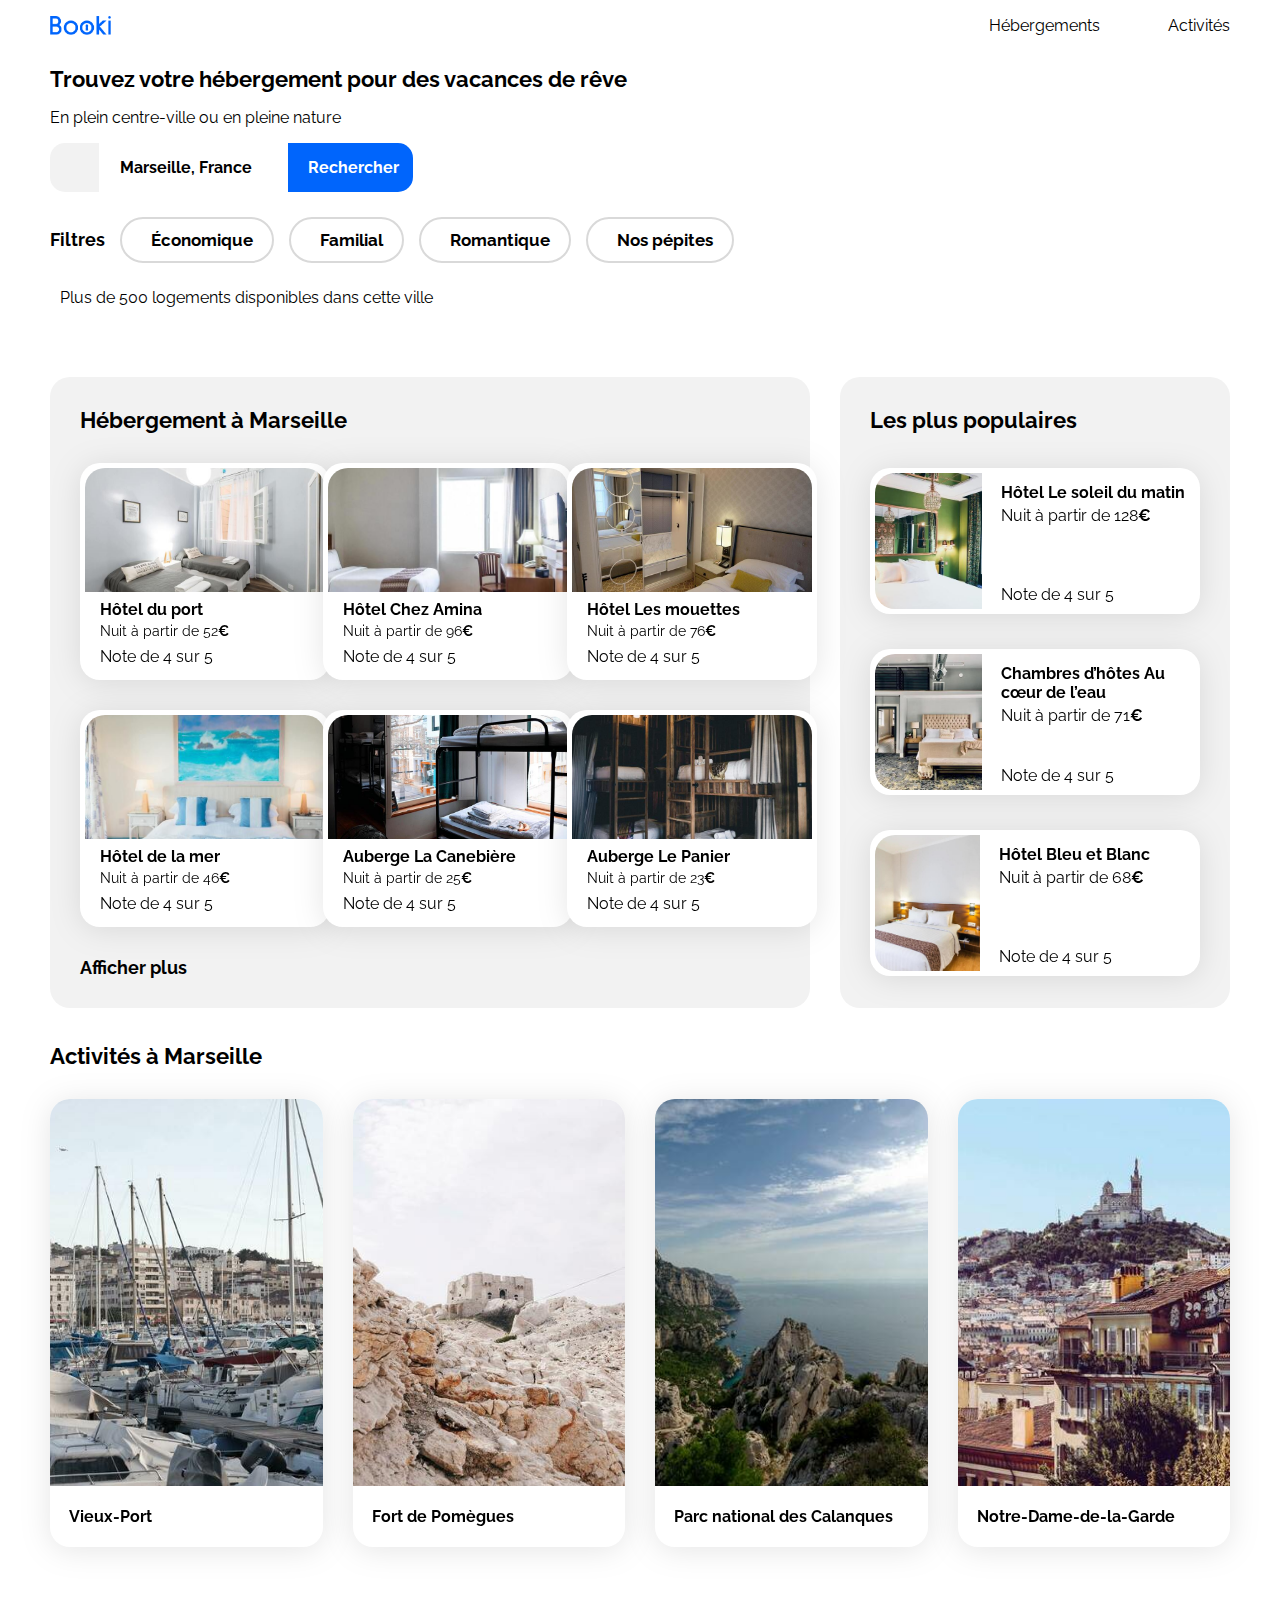
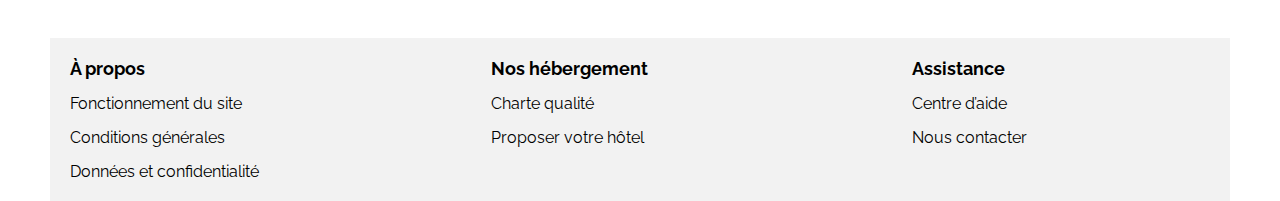
==== commit b9d0671e: "Bonne avancé css utilitaire" ====
--- a/index_proto.html
+++ b/index_proto.html
@@ -80,7 +80,7 @@
                                 <img src="./images/hebergements/fred-kleber.jpg"
                                     alt="Image de la chambre d'hôtel montrant un lit"
                                     class="self-center img-cover w-full rounded-t-20">
-                                <div class="card-content px-15">
+                                <div class="card-content px-15 flex flex-col gap-8">
                                     <div class="card-txt">
                                         <h3 class="card-title">Hôtel du port</h3>
                                         <p class="card-subtitle text-14 m-0">Nuit à partir de 52<span class="euro">€</span></p>
@@ -101,7 +101,7 @@
                                 <img src="./images/hebergements/febrian-zakaria.jpg"
                                     alt="Image de la chambre d'hôtel montrant un lit"
                                     class="self-center img-cover w-full rounded-t-20">
-                                <div class="card-content px-15">
+                                <div class="card-content px-15 flex flex-col gap-8">
                                     <div class="card-txt">
                                         <h3 class="card-title">Hôtel Chez Amina</h3>
                                         <p class="card-subtitle text-14 m-0">Nuit à partir de 96<span class="euro">€</span></p>
@@ -122,7 +122,7 @@
                                 <img src="./images/hebergements/reisetopia.jpg"
                                     alt="Image de la chambre d'hôtel montrant un lit"
                                     class="self-center img-cover w-full rounded-t-20">
-                                <div class="card-content px-15">
+                                <div class="card-content px-15 flex flex-col gap-8">
                                     <div class="card-txt">
                                         <h3 class="card-title">Hôtel Les mouettes</h3>
                                         <p class="card-subtitle text-14 m-0">Nuit à partir de 76<span class="euro">€</span></p>
@@ -143,7 +143,7 @@
                                 <img src="./images/hebergements/annie-spratt.jpg"
                                     alt="Image de la chambre d'hôtel montrant un lit"
                                     class="self-center img-cover w-full rounded-t-20">
-                                <div class="card-content px-15">
+                                <div class="card-content px-15 flex flex-col gap-8">
                                     <div class="card-txt">
                                         <h3 class="card-title">Hôtel de la mer</h3>
                                         <p class="card-subtitle text-14 m-0">Nuit à partir de 46<span class="euro">€</span></p>
@@ -165,7 +165,7 @@
                                 <img src="./images/hebergements/marcus-loke.jpg"
                                     alt="Image de la chambre d'hôtel montrant un lit"
                                     class="self-center img-cover w-full rounded-t-20">
-                                <div class="card-content px-15">
+                                <div class="card-content px-15 flex flex-col gap-8">
                                     <div class="card-txt">
                                         <h3 class="card-title">Auberge La Canebière</h3>
                                         <p class="card-subtitle text-14 m-0">Nuit à partir de 25<span class="euro">€</span></p>
@@ -187,7 +187,7 @@
                                 <img src="./images/hebergements/nicate-lee.jpg"
                                     alt="Image de la chambre d'hôtel montrant un lit"
                                     class="self-center img-cover w-full rounded-t-20">
-                                <div class="card-content px-15">
+                                <div class="card-content px-15 flex flex-col gap-8">
                                     <div class="card-txt">
                                         <h3 class="card-title">Auberge Le Panier</h3>
                                         <p class="card-subtitle text-14 m-0">Nuit à partir de 23<span class="euro">€</span></p>
@@ -240,7 +240,7 @@
                                 <img src="./images/hebergements/aw-creative.jpg"
                                     alt="Image de la chambre d'hôtel montrant un lit"
                                     class="w-third rounded-l-20">
-                                <div class="card-content">
+                                <div class="card-content flex flex-col justify-between w-two-thirds">
                                     <div class="card-txt">
                                         <h3 class="card-title">Chambres d’hôtes Au cœur de l’eau</h3>
                                         <p class="card-subtitle m-0">Nuit à partir de 71<span class="euro">€</span></p>
@@ -261,7 +261,7 @@
                                 <img src="./images/hebergements/febrian-zakaria2.jpg"
                                     alt="Image de la chambre d'hôtel montrant un lit"
                                     class="w-third rounded-l-20">
-                                <div class="card-content">
+                                <div class="card-content flex flex-col justify-between w-two-thirds">
                                     <div class="card-txt">
                                         <h3 class="card-title">Hôtel Bleu et Blanc</h3>
                                         <p class="card-subtitle m-0">Nuit à partir de 68<span class="euro">€</span></p>
@@ -283,41 +283,45 @@
             <section id="activities" class="flex flex-col gap-30">
                 <h2 class="section-title m-0 text-22">Activités à Marseille</h2>
                 <div class="activities-cards flex flex-wrap w-full h-four-fifth gap-30 p-0">
-                    <a href="#">
-                        <article class="card">
+                    <a href="#" class="h-full">
+                        <article class="card flex flex-col justify-between h-full p-0 gap-0">
                             <img src="./images/activites/reno-laithienne.jpg"
-                                alt="Image de la chambre d'hôtel montrant un lit">
-                            <div class="card-txt">
+                                alt="Image de la chambre d'hôtel montrant un lit"
+                                class="w-full no-border rounded-t-20">
+                            <div class="card-txt flex items-center">
                                 <h3 class="card-title">Vieux-Port</h3>
                             </div>
                         </article>
                     </a>
 
-                    <a href="#">
-                        <article class="card">
+                    <a href="#" class="h-full">
+                        <article class="card flex flex-col justify-between h-full p-0 gap-0">
                             <img src="./images/activites/paul-hermann.jpg"
-                                alt="Image de la chambre d'hôtel montrant un lit">
-                            <div class="card-txt">
+                                alt="Image de la chambre d'hôtel montrant un lit"
+                                class="w-full no-border rounded-t-20">
+                            <div class="card-txt flex items-center">
                                 <h3 class="card-title">Fort de Pomègues</h3>
                             </div>
                         </article>
                     </a>
 
-                    <a href="#">
-                        <article class="card">
+                    <a href="#" class="h-full">
+                        <article class="card flex flex-col justify-between h-full p-0 gap-0">
                             <img src="./images/activites/kilyan-sockalingum.jpg"
-                                alt="Image de la chambre d'hôtel montrant un lit">
-                            <div class="card-txt">
+                                alt="Image de la chambre d'hôtel montrant un lit"
+                                class="w-full no-border rounded-t-20">
+                            <div class="card-txt flex items-center">
                                 <h3 class="card-title">Parc national des Calanques</h3>
                             </div>
                         </article>
                     </a>
 
-                    <a href="#">
-                        <article class="card">
+                    <a href="#" class="h-full">
+                        <article class="card flex flex-col justify-between h-full p-0 gap-0">
                             <img src="./images/activites/florian-wehde.jpg"
-                                alt="Image de la chambre d'hôtel montrant un lit">
-                            <div class="card-txt">
+                                alt="Image de la chambre d'hôtel montrant un lit"
+                                class="w-full no-border rounded-t-20">
+                            <div class="card-txt flex items-center">
                                 <h3 class="card-title">Notre-Dame-de-la-Garde</h3>
                             </div>
                         </article>
--- a/css/style_proto.css
+++ b/css/style_proto.css
@@ -29,7 +29,6 @@
 
 .card img {
     object-fit: cover;
-    border: 5px solid white;
 }
 
 .card-title {
@@ -206,29 +205,13 @@
 
 .activities-cards a {
     width: calc((100% - 90px) / 4);
-    height: 100%;
-}
-
-.activities-cards a .card {
-    display: flex;
-    flex-direction: column;
-    justify-content: space-between;
-    height: 100%;
-    padding: 0;
-    gap: 0;
 }
 
 .activities-cards img {
-    width: 100%;
     height: 86.5%;
-    border-top-left-radius: 20px;
-    border-top-right-radius: 20px;
-    border: 0;
 }
 
 .activities-cards a .card .card-txt {
-    display: flex;
-    align-content: center;
     height: 13.4%;
     padding-left: 19px;
 }
--- a/css/utilities.css
+++ b/css/utilities.css
@@ -34,7 +34,9 @@
 .items-start { align-items: flex-start; }
 .self-center { align-self: center; }
 
+.gap-0 { gap: 0; }
 .gap-5 { gap: var(--spacing-5); }
+.gap-8 { gap: 8px; }
 .gap-10 { gap: var(--spacing-10); }
 .gap-15 { gap: var(--spacing-15); }
 .gap-20 { gap: var(--spacing-20); }
@@ -89,7 +91,7 @@
 .text-center { text-align: center; }
 
 /* Borders */
-.no-border { border: none; }
+.no-border { border: 0; }
 .rounded-full { border-radius: 9999px; }
 .rounded-20 { border-radius: 20px; }
 .rounded-l-15 { 
@@ -107,7 +109,7 @@
 .border { border: 2px solid var(--color-border); }
 
 /* Components Base */
-.card {
+.card-1 {
     background-color: white;
     border-radius: 20px;
     filter: drop-shadow(0px 3px 15px rgba(0, 0, 0, 0.1));
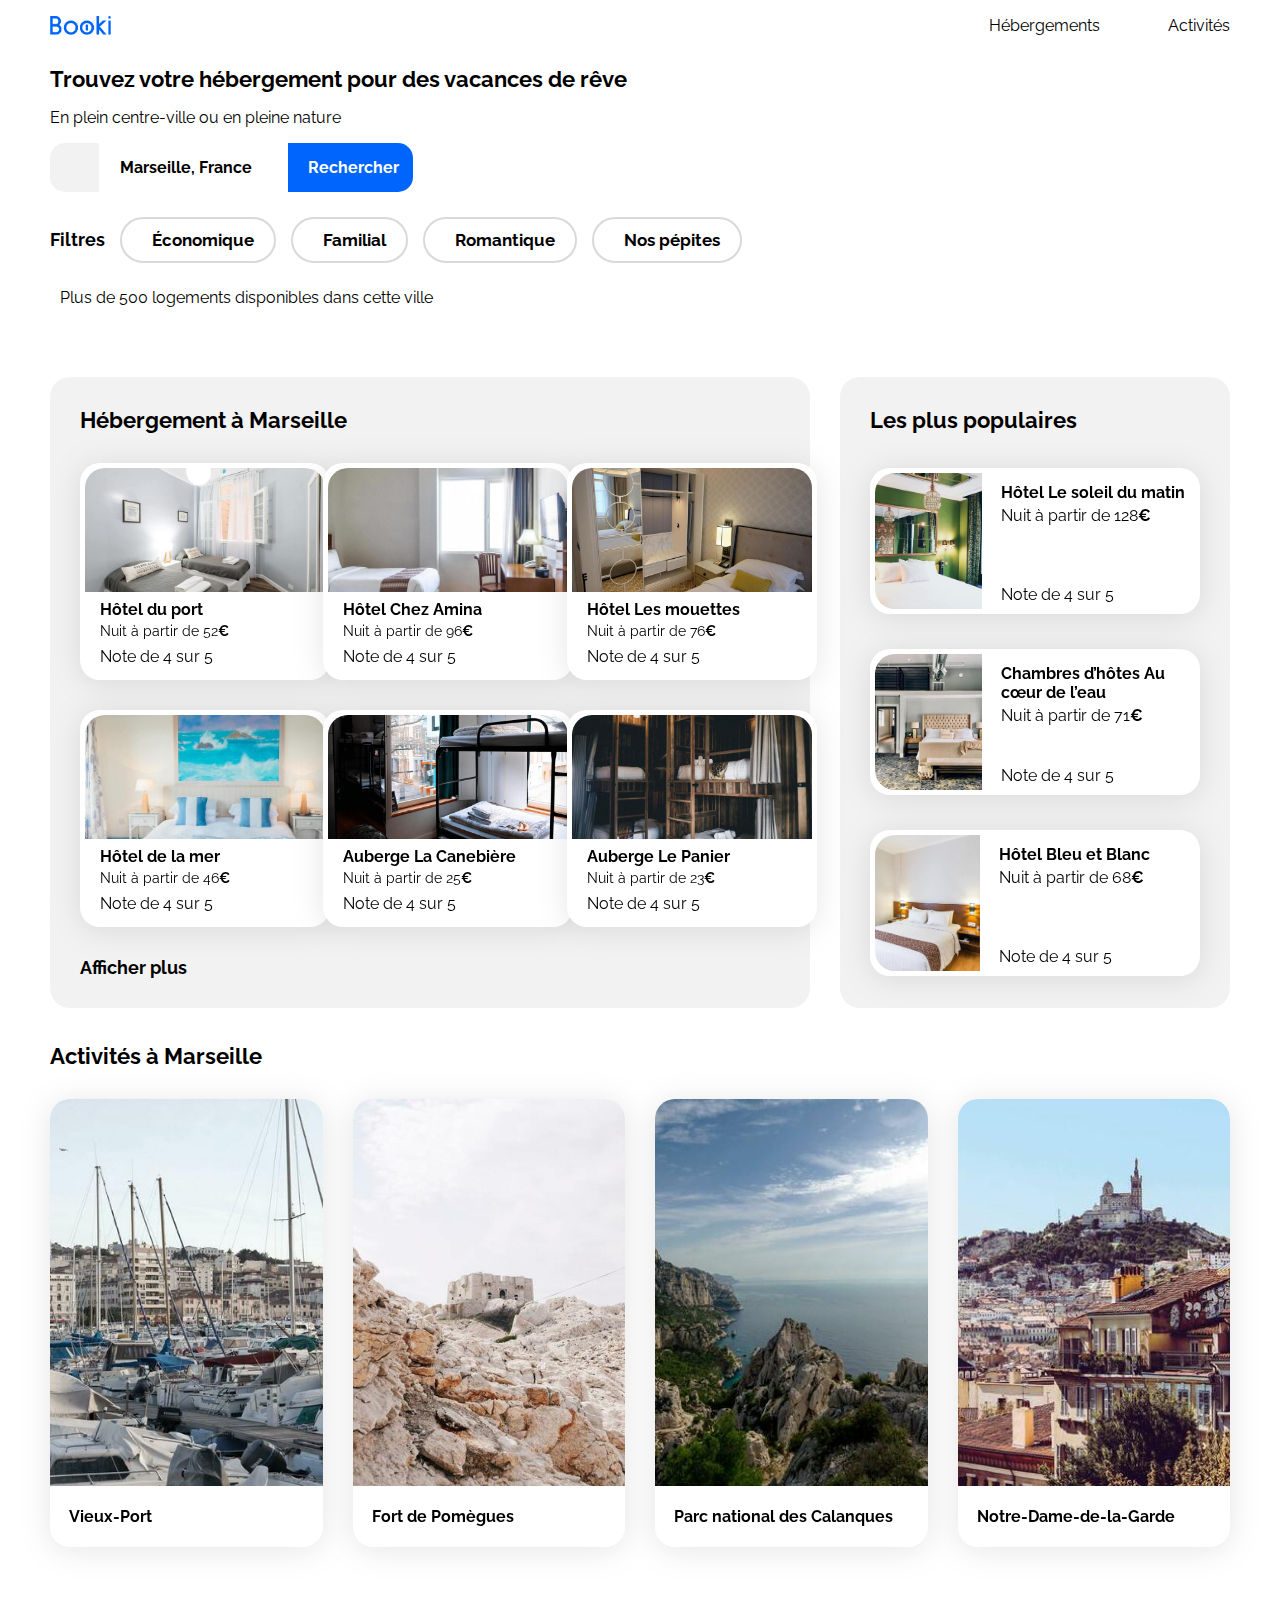
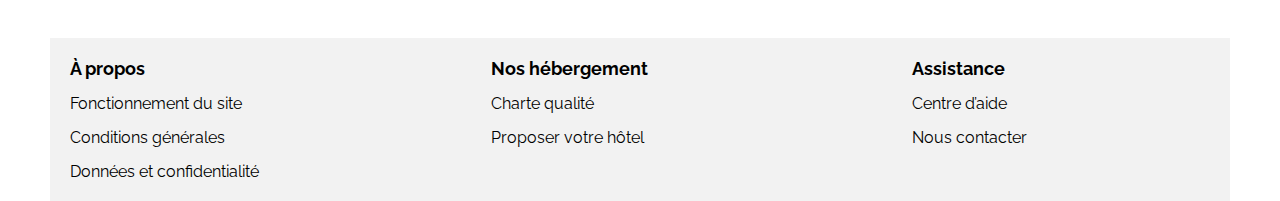
==== commit b2b267b7: "CSS utilitaire tjrs pas finis (aled)" ====
--- a/index_proto.html
+++ b/index_proto.html
@@ -20,9 +20,9 @@
         <header>
             <nav id="navbar" class="flex flex-wrap justify-between gap-20 items-center">
                 <img src="images/logo/Booki.png" alt="Logo de Booki" class="logo ">
-                <ul class="nav-links flex justify-between">
-                    <li><a href="#">Hébergements</a></li>
-                    <li><a href="#">Activités</a></li>
+                <ul class="nav-links flex justify-between h-full">
+                    <li class="h-full no-style"><a href="#">Hébergements</a></li>
+                    <li class="h-full no-style"><a href="#">Activités</a></li>
                 </ul>
             </nav>
 
@@ -30,31 +30,31 @@
                 <h1 class="title text-22">Trouvez votre hébergement pour des vacances de rêve</h1>
                 <p>En plein centre-ville ou en pleine nature</p>
                 <form action="#" method="get" class="search-form flex items-center">
-                    <i class="fa-solid fa-location-dot flex justify-center items-center h-full rounded-l-15 bg-main-color"></i>
+                    <i class="fa-solid fa-location-dot flex justify-center items-center h-full rounded-l-15 bg-main-color text-black w-13"></i>
                     <input type="search" name="search" id="search" placeholder="Marseille, France" class="text-center w-half h-full text-16 font-bold no-border">
-                    <button type="submit" class="search-btn w-third main-color text-white font-bold text-16 py-15 px-20 no-border">
+                    <button type="submit" class="search-btn w-third main-color text-white font-bold text-16 py-15 px-20 no-border rounded-r-15">
                         Rechercher
                     </button>
                 </form>
             </div>
-            <div id="flex-filters" class="flex items-center">
-                <h2>Filtres</h2>
-                <span id="filters" class="flex flex-wrap items-center">
-                    <div id="filter-economy" class="filter-container flex justify-center items-center">
+            <div id="flex-filters" class="flex items-center justify-left gap-15 my-25">
+                <h2 class="text-18 font-bold">Filtres</h2>
+                <span id="filters" class="flex flex-wrap items-center justify-left gap-15 my-25">
+                    <div id="filter-economy" class="filter-container flex justify-center items-center h-full gap-10 px-20 border rounded-25 bg-filter-color">
                         <i class="fa-solid fa-money-bill-wave"></i>
-                        <a href="#" class="filter-link">Économique</a>
-                    </div>
-                    <div id="filter-family" class="filter-container flex justify-center items-center">
+                        <a href="#" class="filter-link text-black text-17 font-bold">Économique</a>
+                    </div>
+                    <div id="filter-family" class="filter-container flex justify-center items-center h-full gap-10 px-20 border rounded-25 bg-filter-color">
                         <i class="fa-solid fa-person"></i>
-                        <a href="#" class="filter-link">Familial</a>
-                    </div>
-                    <div id="filter-romantic" class="filter-container flex justify-center items-center">
+                        <a href="#" class="filter-link text-black text-17 font-bold">Familial</a>
+                    </div>
+                    <div id="filter-romantic" class="filter-container flex justify-center items-center h-full gap-10 px-20 border rounded-25 bg-filter-color">
                         <i class="fa-solid fa-heart"></i>
-                        <a href="#" class="filter-link">Romantique</a>
-                    </div>
-                    <div id="filter-trendy" class="filter-container flex justify-center items-center">
+                        <a href="#" class="filter-link text-black text-17 font-bold">Romantique</a>
+                    </div>
+                    <div id="filter-trendy" class="filter-container flex justify-center items-center h-full gap-10 px-20 border rounded-25 bg-filter-color">
                         <i class="fa-solid fa-fire"></i>
-                        <a href="#" class="filter-link">Nos pépites</a>
+                        <a href="#" class="filter-link text-black text-17 font-bold">Nos pépites</a>
                     </div>
                 </span>
             </div>
--- a/css/style_proto.css
+++ b/css/style_proto.css
@@ -49,12 +49,6 @@
 
 #navbar ul {
     gap: 68px;
-    height: 100%;
-}
-
-#navbar ul li {
-    list-style: none;
-    height: 100%;
 }
 
 #navbar ul li a:hover {
@@ -74,51 +68,15 @@
     height: 49px;
 }
 
-.fa-location-dot {
-    color: black;
-    width: 13%;
-}
-
 input::placeholder {
     color: black;
 }
 
-.search-btn {
-    border-top-right-radius: 15px;
-    border-bottom-right-radius: 15px;
-}
 
 /****** Filters ***********/
 #flex-filters,
 #flex-filters span {
-    justify-content: left;
     height: 46px;
-    gap: 15px;
-    margin-top: 25px;
-    margin-bottom: 25px;
-}
-
-.filter-container {
-    height: 100%;
-    gap: 10px;
-    border: 2px solid #D9D9D9;
-    border-radius: 25px;
-    padding: 0 19px 0 19px;
-}
-
-.filter-container:hover {
-    background-color: var(--filter-bg-color);
-}
-
-.filter-container a {
-    color: black;
-    font-weight: bold;
-    font-size: 17px;
-}
-
-#flex-filters h2 {
-    font-size: 18px;
-    font-weight: bold;
 }
 
 /****** Main ***********/
--- a/css/utilities.css
+++ b/css/utilities.css
@@ -30,6 +30,7 @@
 .flex-wrap { flex-wrap: wrap; }
 .justify-between { justify-content: space-between; }
 .justify-center { justify-content: center; }
+.justify-start { justify-content: flex-start; }
 .items-center { align-items: center; }
 .items-start { align-items: flex-start; }
 .self-center { align-self: center; }
@@ -59,6 +60,7 @@
 .m-5 { margin: var(--spacing-5); }
 .mt-20 { margin-top: var(--spacing-20); }
 .mb-20 { margin-bottom: var(--spacing-20); }
+.my-25 { margin-top: 25px; margin-bottom: 25px; }
 .my-30 { margin-top: var(--spacing-30); margin-bottom: var(--spacing-30); }
 .mt-35 { margin-top: var(--spacing-35); }
 
@@ -66,6 +68,7 @@
 .w-full { width: 100%; }
 .w-half { width: 50%; }
 .w-quarter { width: 25%; }
+.w-13 { width: 13%; }
 .w-third { width: 33.333%; }
 .w-two-thirds { width: 66.666%; }
 
@@ -74,7 +77,7 @@
 
 /* Colors */
 .main-color { background-color: var(--main-color); }
-.bg-filter-color { background-color: var(--filter-bg-color); }
+.bg-filter-color:hover { background-color: var(--filter-bg-color); }
 .bg-main-color { background-color: var(--main-bg-color); }
 .bg-white { background-color: white; }
 
@@ -85,19 +88,29 @@
 /* Typography */
 .text-14 { font-size: 14px; }
 .text-16 { font-size: 16px; }
+.text-17 { font-size: 17px; }
 .text-18 { font-size: 18px; }
 .text-22 { font-size: 22px; }
 .font-bold { font-weight: bold; }
 .text-center { text-align: center; }
+.no-style { list-style: none; }
 
 /* Borders */
 .no-border { border: 0; }
 .rounded-full { border-radius: 9999px; }
 .rounded-20 { border-radius: 20px; }
+.rounded-25 { border-radius: 25px; }
+
 .rounded-l-15 { 
     border-top-left-radius: 15px;
     border-bottom-left-radius: 15px;
 }
+
+.rounded-r-15 { 
+    border-top-right-radius: 15px;
+    border-bottom-right-radius: 15px;
+}
+
 .rounded-l-20 { 
     border-top-left-radius: 20px;
     border-bottom-left-radius: 20px;
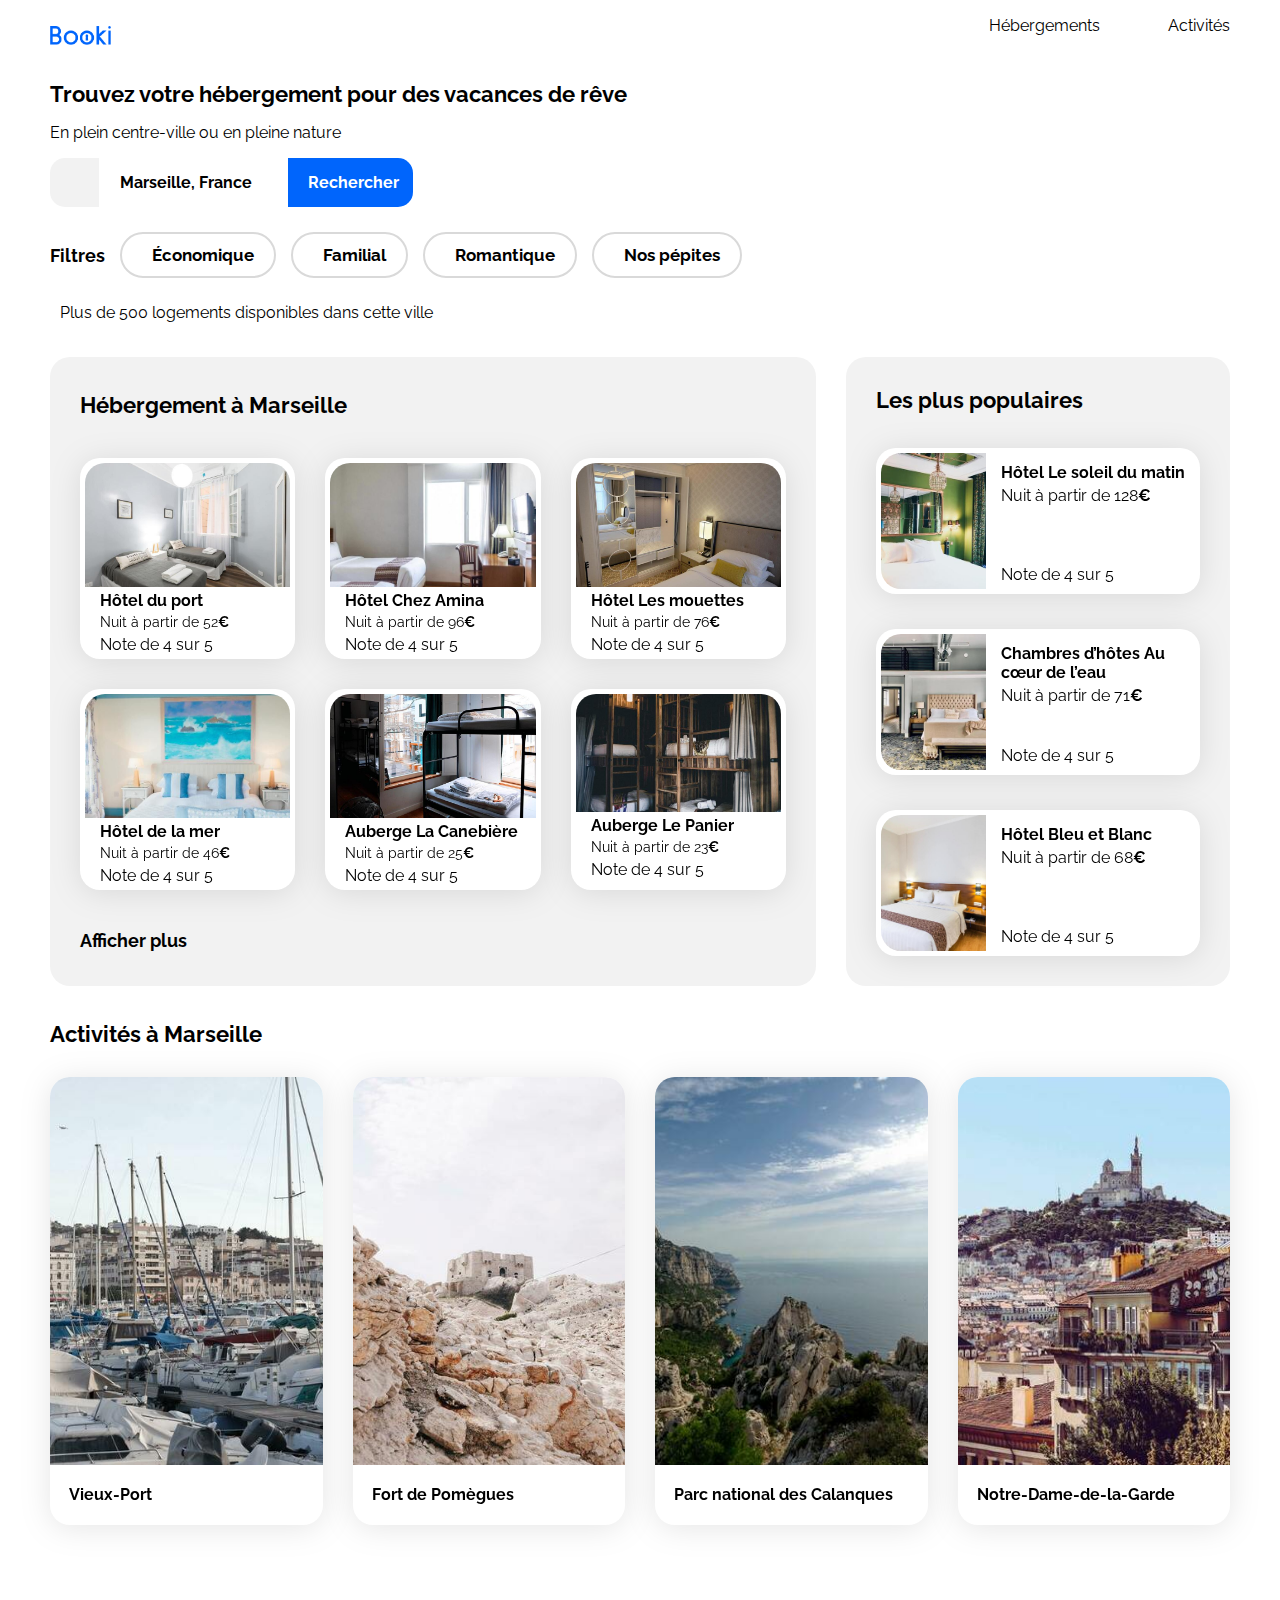
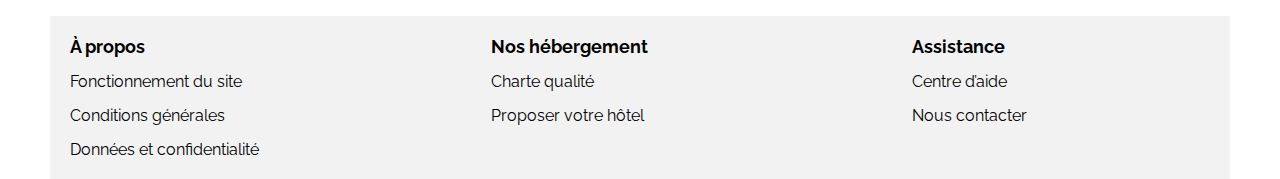
==== commit 97c63e55: "css utilitaire p1 finis + ajustement desktop" ====
--- a/index_proto.html
+++ b/index_proto.html
@@ -19,7 +19,7 @@
     <div class="main-container container">
         <header>
             <nav id="navbar" class="flex flex-wrap justify-between gap-20 items-center">
-                <img src="images/logo/Booki.png" alt="Logo de Booki" class="logo ">
+                <img src="images/logo/Booki.png" alt="Logo de Booki" class="logo mt-20">
                 <ul class="nav-links flex justify-between h-full">
                     <li class="h-full no-style"><a href="#">Hébergements</a></li>
                     <li class="h-full no-style"><a href="#">Activités</a></li>
@@ -27,9 +27,9 @@
             </nav>
 
             <div id="search">
-                <h1 class="title text-22">Trouvez votre hébergement pour des vacances de rêve</h1>
+                <h1 class="title text-22 mt-30">Trouvez votre hébergement pour des vacances de rêve</h1>
                 <p>En plein centre-ville ou en pleine nature</p>
-                <form action="#" method="get" class="search-form flex items-center">
+                <form action="#" method="get" class="search-form flex items-center justify-start">
                     <i class="fa-solid fa-location-dot flex justify-center items-center h-full rounded-l-15 bg-main-color text-black w-13"></i>
                     <input type="search" name="search" id="search" placeholder="Marseille, France" class="text-center w-half h-full text-16 font-bold no-border">
                     <button type="submit" class="search-btn w-third main-color text-white font-bold text-16 py-15 px-20 no-border rounded-r-15">
@@ -37,9 +37,9 @@
                     </button>
                 </form>
             </div>
-            <div id="flex-filters" class="flex items-center justify-left gap-15 my-25">
+            <div id="flex-filters" class="flex items-center justify-start gap-15 my-25">
                 <h2 class="text-18 font-bold">Filtres</h2>
-                <span id="filters" class="flex flex-wrap items-center justify-left gap-15 my-25">
+                <span id="filters" class="flex flex-wrap items-center justify-start gap-15 my-25">
                     <div id="filter-economy" class="filter-container flex justify-center items-center h-full gap-10 px-20 border rounded-25 bg-filter-color">
                         <i class="fa-solid fa-money-bill-wave"></i>
                         <a href="#" class="filter-link text-black text-17 font-bold">Économique</a>
@@ -61,136 +61,134 @@
         </header>
 
         <main class="flex flex-col gap-35">
-            <div id="nb-results" class="flex">
+            <div id="nb-results" class="flex justify-start items-center gap-10">
                 <i class="fa-solid fa-circle-info"></i>
-                <p>Plus de 500 logements disponibles dans cette ville</p>
+                <p class="m-0">Plus de 500 logements disponibles dans cette ville</p>
             </div>
-
-
-            <div class="lodgements-and-popular flex justify-between">
-
-                <section class="lodgements flex flex-col">
+                       
+            <div class="lodgements-and-popular flex justify-between gap-30">
+                <section class="lodgements flex flex-col justify-around w-two-thirds p-30 gap-30 box-sizing rounded-20 bg-main-color">
 
                     <div class="lodgements-title flex justify-between items-center">
                         <h2 class="section-title m-0 text-22">Hébergement à Marseille</h2>
                     </div>
-                    <div class="lodgements-cards flex flex-wrap justify-between">
-                        <a href="#">
-                            <article class="card flex-col">
+                    <div class="lodgements-cards flex flex-wrap justify-between gap-30">
+                        <a href="#">
+                            <article class="card flex-col box-sizing w-full h-full">
                                 <img src="./images/hebergements/fred-kleber.jpg"
                                     alt="Image de la chambre d'hôtel montrant un lit"
                                     class="self-center img-cover w-full rounded-t-20">
-                                <div class="card-content px-15 flex flex-col gap-8">
-                                    <div class="card-txt">
-                                        <h3 class="card-title">Hôtel du port</h3>
-                                        <p class="card-subtitle text-14 m-0">Nuit à partir de 52<span class="euro">€</span></p>
-                                    </div>
-                                    <div class="card-rating">
-                                        <i class="fa-xs fa-solid fa-star" aria-hidden="true"></i>
-                                        <i class="fa-xs fa-solid fa-star" aria-hidden="true"></i>
-                                        <i class="fa-xs fa-solid fa-star" aria-hidden="true"></i>
-                                        <i class="fa-xs fa-solid fa-star" aria-hidden="true"></i>
-                                        <i class="fa-xs fa-solid fa-star neutral-star" aria-hidden="true"></i>
-                                        <span class="sr-only">Note de 4 sur 5</span>
-                                    </div>
-                                </div>
-                            </article>
-                        </a>
-                        <a href="#">
-                            <article class="card flex-col">
+                                <div class="card-content pl-15 flex flex-col">
+                                    <div class="card-txt">
+                                        <h3 class="card-title text-16">Hôtel du port</h3>
+                                        <p class="card-subtitle text-14 m-0 mb-5">Nuit à partir de 52<span class="euro font-bold">€</span></p>
+                                    </div>
+                                    <div class="card-rating">
+                                        <i class="fa-xs fa-solid fa-star" aria-hidden="true"></i>
+                                        <i class="fa-xs fa-solid fa-star" aria-hidden="true"></i>
+                                        <i class="fa-xs fa-solid fa-star" aria-hidden="true"></i>
+                                        <i class="fa-xs fa-solid fa-star" aria-hidden="true"></i>
+                                        <i class="fa-xs fa-solid fa-star neutral-star" aria-hidden="true"></i>
+                                        <span class="sr-only">Note de 4 sur 5</span>
+                                    </div>
+                                </div>
+                            </article>
+                        </a>
+                        <a href="#">
+                            <article class="card flex-col box-sizing w-full h-full">
                                 <img src="./images/hebergements/febrian-zakaria.jpg"
                                     alt="Image de la chambre d'hôtel montrant un lit"
                                     class="self-center img-cover w-full rounded-t-20">
-                                <div class="card-content px-15 flex flex-col gap-8">
-                                    <div class="card-txt">
-                                        <h3 class="card-title">Hôtel Chez Amina</h3>
-                                        <p class="card-subtitle text-14 m-0">Nuit à partir de 96<span class="euro">€</span></p>
-                                    </div>
-                                    <div class="card-rating">
-                                        <i class="fa-xs fa-solid fa-star" aria-hidden="true"></i>
-                                        <i class="fa-xs fa-solid fa-star" aria-hidden="true"></i>
-                                        <i class="fa-xs fa-solid fa-star" aria-hidden="true"></i>
-                                        <i class="fa-xs fa-solid fa-star" aria-hidden="true"></i>
-                                        <i class="fa-xs fa-solid fa-star neutral-star" aria-hidden="true"></i>
-                                        <span class="sr-only">Note de 4 sur 5</span>
-                                    </div>
-                                </div>
-                            </article>
-                        </a>
-                        <a href="#">
-                            <article class="card flex-col">
+                                <div class="card-content pl-15 flex flex-col">
+                                    <div class="card-txt">
+                                        <h3 class="card-title text-16">Hôtel Chez Amina</h3>
+                                        <p class="card-subtitle text-14 m-0 mb-5">Nuit à partir de 96<span class="euro font-bold">€</span></p>
+                                    </div>
+                                    <div class="card-rating">
+                                        <i class="fa-xs fa-solid fa-star" aria-hidden="true"></i>
+                                        <i class="fa-xs fa-solid fa-star" aria-hidden="true"></i>
+                                        <i class="fa-xs fa-solid fa-star" aria-hidden="true"></i>
+                                        <i class="fa-xs fa-solid fa-star" aria-hidden="true"></i>
+                                        <i class="fa-xs fa-solid fa-star neutral-star" aria-hidden="true"></i>
+                                        <span class="sr-only">Note de 4 sur 5</span>
+                                    </div>
+                                </div>
+                            </article>
+                        </a>
+                        <a href="#">
+                            <article class="card flex-col box-sizing w-full h-full">
                                 <img src="./images/hebergements/reisetopia.jpg"
                                     alt="Image de la chambre d'hôtel montrant un lit"
                                     class="self-center img-cover w-full rounded-t-20">
-                                <div class="card-content px-15 flex flex-col gap-8">
-                                    <div class="card-txt">
-                                        <h3 class="card-title">Hôtel Les mouettes</h3>
-                                        <p class="card-subtitle text-14 m-0">Nuit à partir de 76<span class="euro">€</span></p>
-                                    </div>
-                                    <div class="card-rating">
-                                        <i class="fa-xs fa-solid fa-star" aria-hidden="true"></i>
-                                        <i class="fa-xs fa-solid fa-star" aria-hidden="true"></i>
-                                        <i class="fa-xs fa-solid fa-star" aria-hidden="true"></i>
-                                        <i class="fa-xs fa-solid fa-star" aria-hidden="true"></i>
-                                        <i class="fa-xs fa-solid fa-star neutral-star" aria-hidden="true"></i>
-                                        <span class="sr-only">Note de 4 sur 5</span>
-                                    </div>
-                                </div>
-                            </article>
-                        </a>
-                        <a href="#">
-                            <article class="card flex-col">
+                                <div class="card-content pl-15 flex flex-col">
+                                    <div class="card-txt">
+                                        <h3 class="card-title text-16">Hôtel Les mouettes</h3>
+                                        <p class="card-subtitle text-14 m-0 mb-5">Nuit à partir de 76<span class="euro font-bold">€</span></p>
+                                    </div>
+                                    <div class="card-rating">
+                                        <i class="fa-xs fa-solid fa-star" aria-hidden="true"></i>
+                                        <i class="fa-xs fa-solid fa-star" aria-hidden="true"></i>
+                                        <i class="fa-xs fa-solid fa-star" aria-hidden="true"></i>
+                                        <i class="fa-xs fa-solid fa-star" aria-hidden="true"></i>
+                                        <i class="fa-xs fa-solid fa-star neutral-star" aria-hidden="true"></i>
+                                        <span class="sr-only">Note de 4 sur 5</span>
+                                    </div>
+                                </div>
+                            </article>
+                        </a>
+                        <a href="#">
+                            <article class="card flex-col box-sizing w-full h-full">
                                 <img src="./images/hebergements/annie-spratt.jpg"
                                     alt="Image de la chambre d'hôtel montrant un lit"
                                     class="self-center img-cover w-full rounded-t-20">
-                                <div class="card-content px-15 flex flex-col gap-8">
-                                    <div class="card-txt">
-                                        <h3 class="card-title">Hôtel de la mer</h3>
-                                        <p class="card-subtitle text-14 m-0">Nuit à partir de 46<span class="euro">€</span></p>
-                                    </div>
-                                    <div class="card-rating">
-                                        <i class="fa-xs fa-solid fa-star" aria-hidden="true"></i>
-                                        <i class="fa-xs fa-solid fa-star" aria-hidden="true"></i>
-                                        <i class="fa-xs fa-solid fa-star" aria-hidden="true"></i>
-                                        <i class="fa-xs fa-solid fa-star" aria-hidden="true"></i>
-                                        <i class="fa-xs fa-solid fa-star neutral-star" aria-hidden="true"></i>
-                                        <span class="sr-only">Note de 4 sur 5</span>
-                                    </div>
-                                </div>
-                            </article>
-                        </a>
-
-                        <a href="#">
-                            <article class="card flex-col">
+                                <div class="card-content pl-15 flex flex-col">
+                                    <div class="card-txt">
+                                        <h3 class="card-title text-16">Hôtel de la mer</h3>
+                                        <p class="card-subtitle text-14 m-0 mb-5">Nuit à partir de 46<span class="euro font-bold">€</span></p>
+                                    </div>
+                                    <div class="card-rating">
+                                        <i class="fa-xs fa-solid fa-star" aria-hidden="true"></i>
+                                        <i class="fa-xs fa-solid fa-star" aria-hidden="true"></i>
+                                        <i class="fa-xs fa-solid fa-star" aria-hidden="true"></i>
+                                        <i class="fa-xs fa-solid fa-star" aria-hidden="true"></i>
+                                        <i class="fa-xs fa-solid fa-star neutral-star" aria-hidden="true"></i>
+                                        <span class="sr-only">Note de 4 sur 5</span>
+                                    </div>
+                                </div>
+                            </article>
+                        </a>
+
+                        <a href="#">
+                            <article class="card flex-col box-sizing w-full h-full">
                                 <img src="./images/hebergements/marcus-loke.jpg"
                                     alt="Image de la chambre d'hôtel montrant un lit"
                                     class="self-center img-cover w-full rounded-t-20">
-                                <div class="card-content px-15 flex flex-col gap-8">
-                                    <div class="card-txt">
-                                        <h3 class="card-title">Auberge La Canebière</h3>
-                                        <p class="card-subtitle text-14 m-0">Nuit à partir de 25<span class="euro">€</span></p>
-                                    </div>
-                                    <div class="card-rating">
-                                        <i class="fa-xs fa-solid fa-star" aria-hidden="true"></i>
-                                        <i class="fa-xs fa-solid fa-star" aria-hidden="true"></i>
-                                        <i class="fa-xs fa-solid fa-star" aria-hidden="true"></i>
-                                        <i class="fa-xs fa-solid fa-star" aria-hidden="true"></i>
-                                        <i class="fa-xs fa-solid fa-star neutral-star" aria-hidden="true"></i>
-                                        <span class="sr-only">Note de 4 sur 5</span>
-                                    </div>
-                                </div>
-                            </article>
-                        </a>
-
-                        <a href="#">
-                            <article class="card flex-col">
+                                <div class="card-content pl-15 flex flex-col">
+                                    <div class="card-txt">
+                                        <h3 class="card-title text-16">Auberge La Canebière</h3>
+                                        <p class="card-subtitle text-14 m-0 mb-5">Nuit à partir de 25<span class="euro font-bold">€</span></p>
+                                    </div>
+                                    <div class="card-rating">
+                                        <i class="fa-xs fa-solid fa-star" aria-hidden="true"></i>
+                                        <i class="fa-xs fa-solid fa-star" aria-hidden="true"></i>
+                                        <i class="fa-xs fa-solid fa-star" aria-hidden="true"></i>
+                                        <i class="fa-xs fa-solid fa-star" aria-hidden="true"></i>
+                                        <i class="fa-xs fa-solid fa-star neutral-star" aria-hidden="true"></i>
+                                        <span class="sr-only">Note de 4 sur 5</span>
+                                    </div>
+                                </div>
+                            </article>
+                        </a>
+
+                        <a href="#">
+                            <article class="card flex-col box-sizing w-full h-full">
                                 <img src="./images/hebergements/nicate-lee.jpg"
                                     alt="Image de la chambre d'hôtel montrant un lit"
                                     class="self-center img-cover w-full rounded-t-20">
-                                <div class="card-content px-15 flex flex-col gap-8">
-                                    <div class="card-txt">
-                                        <h3 class="card-title">Auberge Le Panier</h3>
-                                        <p class="card-subtitle text-14 m-0">Nuit à partir de 23<span class="euro">€</span></p>
+                                <div class="card-content pl-15 flex flex-col">
+                                    <div class="card-txt">
+                                        <h3 class="card-title text-16">Auberge Le Panier</h3>
+                                        <p class="card-subtitle text-14 m-0 mb-5">Nuit à partir de 23<span class="euro font-bold">€</span></p>
                                     </div>
                                     <div class="card-rating">
                                         <i class="fa-xs fa-solid fa-star" aria-hidden="true"></i>
@@ -208,7 +206,7 @@
                     <a href="#" id="display-more" class="font-bold text-18">Afficher plus</a>
                 </section>
 
-                <section class="popular w-third">
+                <section class="popular w-third p-30 rounded-20 bg-main-color">
                     <div class="popular-title flex justify-between items-center">
                         <h2 class="section-title m-0 text-22">Les plus populaires</h2>
                         <i class="fa-solid fa-chart-line" aria-hidden="true"></i>
@@ -218,11 +216,11 @@
                             <article class="card flex mt-35">
                                 <img src="./images/hebergements/emile-guillemot.jpg"
                                     alt="Image de la chambre d'hôtel montrant un lit"
-                                    class="w-third rounded-l-20">
-                                <div class="card-content flex flex-col justify-between w-two-thirds">
-                                    <div class="card-txt">
-                                        <h3 class="card-title">Hôtel Le soleil du matin</h3>
-                                        <p class="card-subtitle m-0">Nuit à partir de 128<span class="euro">€</span></p>
+                                    class="w-third rounded-l-20 img-cover">
+                                <div class="card-content flex flex-col justify-between w-two-thirds box-sizing">
+                                    <div class="card-txt">
+                                        <h3 class="card-title text-16">Hôtel Le soleil du matin</h3>
+                                        <p class="card-subtitle m-0">Nuit à partir de 128<span class="euro font-bold">€</span></p>
                                     </div>
                                     <div class="card-rating">
                                         <i class="fa-xs fa-solid fa-star" aria-hidden="true"></i>
@@ -239,11 +237,11 @@
                             <article class="card flex mt-35">
                                 <img src="./images/hebergements/aw-creative.jpg"
                                     alt="Image de la chambre d'hôtel montrant un lit"
-                                    class="w-third rounded-l-20">
-                                <div class="card-content flex flex-col justify-between w-two-thirds">
-                                    <div class="card-txt">
-                                        <h3 class="card-title">Chambres d’hôtes Au cœur de l’eau</h3>
-                                        <p class="card-subtitle m-0">Nuit à partir de 71<span class="euro">€</span></p>
+                                    class="w-third rounded-l-20 img-cover">
+                                <div class="card-content flex flex-col justify-between w-two-thirds box-sizing">
+                                    <div class="card-txt">
+                                        <h3 class="card-title text-16">Chambres d’hôtes Au cœur de l’eau</h3>
+                                        <p class="card-subtitle m-0">Nuit à partir de 71<span class="euro font-bold">€</span></p>
                                     </div>
                                     <div class="card-rating">
                                         <i class="fa-xs fa-solid fa-star" aria-hidden="true"></i>
@@ -260,11 +258,11 @@
                             <article class="card flex mt-35">
                                 <img src="./images/hebergements/febrian-zakaria2.jpg"
                                     alt="Image de la chambre d'hôtel montrant un lit"
-                                    class="w-third rounded-l-20">
-                                <div class="card-content flex flex-col justify-between w-two-thirds">
-                                    <div class="card-txt">
-                                        <h3 class="card-title">Hôtel Bleu et Blanc</h3>
-                                        <p class="card-subtitle m-0">Nuit à partir de 68<span class="euro">€</span></p>
+                                    class="w-third rounded-l-20 img-cover">
+                                <div class="card-content flex flex-col justify-between w-two-thirds box-sizing">
+                                    <div class="card-txt">
+                                        <h3 class="card-title text-16">Hôtel Bleu et Blanc</h3>
+                                        <p class="card-subtitle m-0">Nuit à partir de 68<span class="euro font-bold">€</span></p>
                                     </div>
                                     <div class="card-rating">
                                         <i class="fa-xs fa-solid fa-star" aria-hidden="true"></i>
@@ -287,9 +285,9 @@
                         <article class="card flex flex-col justify-between h-full p-0 gap-0">
                             <img src="./images/activites/reno-laithienne.jpg"
                                 alt="Image de la chambre d'hôtel montrant un lit"
-                                class="w-full no-border rounded-t-20">
+                                class="w-full no-border rounded-t-20 img-cover">
                             <div class="card-txt flex items-center">
-                                <h3 class="card-title">Vieux-Port</h3>
+                                <h3 class="card-title text-16">Vieux-Port</h3>
                             </div>
                         </article>
                     </a>
@@ -298,9 +296,9 @@
                         <article class="card flex flex-col justify-between h-full p-0 gap-0">
                             <img src="./images/activites/paul-hermann.jpg"
                                 alt="Image de la chambre d'hôtel montrant un lit"
-                                class="w-full no-border rounded-t-20">
+                                class="w-full no-border rounded-t-20 img-cover">
                             <div class="card-txt flex items-center">
-                                <h3 class="card-title">Fort de Pomègues</h3>
+                                <h3 class="card-title text-16">Fort de Pomègues</h3>
                             </div>
                         </article>
                     </a>
@@ -309,9 +307,9 @@
                         <article class="card flex flex-col justify-between h-full p-0 gap-0">
                             <img src="./images/activites/kilyan-sockalingum.jpg"
                                 alt="Image de la chambre d'hôtel montrant un lit"
-                                class="w-full no-border rounded-t-20">
+                                class="w-full no-border rounded-t-20 img-cover">
                             <div class="card-txt flex items-center">
-                                <h3 class="card-title">Parc national des Calanques</h3>
+                                <h3 class="card-title text-16">Parc national des Calanques</h3>
                             </div>
                         </article>
                     </a>
@@ -320,9 +318,9 @@
                         <article class="card flex flex-col justify-between h-full p-0 gap-0">
                             <img src="./images/activites/florian-wehde.jpg"
                                 alt="Image de la chambre d'hôtel montrant un lit"
-                                class="w-full no-border rounded-t-20">
+                                class="w-full no-border rounded-t-20 img-cover">
                             <div class="card-txt flex items-center">
-                                <h3 class="card-title">Notre-Dame-de-la-Garde</h3>
+                                <h3 class="card-title text-16">Notre-Dame-de-la-Garde</h3>
                             </div>
                         </article>
                     </a>
@@ -333,7 +331,7 @@
             <nav id="footer-nav" class="flex justify-between items-center gap-20 w-full mt-35 bg-main-color">
                 <div class="footer-div flex flex-col gap-15 p-20 h-full">
                     <h3 class="footer-title flex items-center m-0 text-18">À propos</h3>
-                    <ul class="flex flex-col gap-15 m-0 p-0">
+                    <ul class="flex flex-col items-start justify-start gap-15 m-0 p-0 no-style">
                         <a href="#">
                             <li>Fonctionnement du site</li>
                         </a>
@@ -348,7 +346,7 @@
 
                 <div class="footer-div flex flex-col gap-15 p-20 h-full">
                     <h3 class="footer-title flex m-0 text-18">Nos hébergement</h3>
-                    <ul class="flex flex-col gap-15 m-0 p-0">
+                    <ul class="flex flex-col items-start justify-start gap-15 m-0 p-0 no-style">
                         <a href="#">
                             <li>Charte qualité</li>
                         </a>
@@ -360,7 +358,7 @@
 
                 <div class="footer-div flex flex-col gap-15 p-20 h-full">
                     <h3 class="footer-title flex m-0 text-18">Assistance</h3>
-                    <ul class="flex flex-col gap-15 m-0 p-0">
+                    <ul class="flex flex-col items-start justify-start gap-15 m-0 p-0 no-style">
                         <a href="#">
                             <li>Centre d’aide</li>
                         </a>
--- a/css/style_proto.css
+++ b/css/style_proto.css
@@ -13,6 +13,10 @@
     color: var(--main-color);
 }
 
+.neutral-star {
+    color: var(--main-bg-color)
+}
+
 a {
     color: inherit;
     text-decoration: none;
@@ -20,29 +24,12 @@
 
 .card {
     display: flex;
-    gap: 4px;
     background-color: white;
     border-radius: 20px;
     padding: 5px;
     filter: drop-shadow(0px 3px 15px rgba(0, 0, 0, 0.1));
 }
 
-.card img {
-    object-fit: cover;
-}
-
-.card-title {
-    font-size: 16px;
-}
-
-.euro {
-    font-weight: 700;
-}
-
-.neutral-star {
-    color: var(--main-bg-color)
-}
-
 /****** Header ***********/
 
 /********** Navbar ***********/
@@ -63,7 +50,6 @@
 }
 
 form {
-    justify-content: left;
     width: 377px;
     height: 49px;
 }
@@ -79,46 +65,11 @@
     height: 46px;
 }
 
-/****** Main ***********/
-
-#nb-results p {
-    margin: 0;
-    margin-left: 10px;
-    margin-bottom: 35px;
-}
-
-/****** lodgements And popular ***********/
-.lodgements-and-popular {
-    gap: 30px;
-}
-
-.lodgements-and-popular section {
-    background-color: var(--main-bg-color);
-    border-radius: 20px;
-    padding: 30px;
-    box-sizing: border-box;
-}
 
 /****** lodgements ***********/
-.lodgements {
-    width: 65%;
-    justify-content: space-around;
-    gap: 30px;
-}
-
-
-.lodgements-cards {
-    gap: 30px;
-}
 
 .lodgements a {
     width: calc((100% - 60px) / 3);
-}
-
-.lodgements-cards .card {
-    box-sizing: border-box;
-    min-width: 250px;
-    max-height: 217px;
 }
 
 .lodgements-cards .card-title {
@@ -126,13 +77,13 @@
     margin-bottom: 4px;
 }
 
-.lodgements-cards .card-rating {
-    margin-bottom: 15px;
+.lodgements-cards .card-content {
+    height: 40%;
+    width: 100%;
 }
 
 .lodgements-cards img {
     height: 124px;
-    border: 5px;
 }
 
 /****** popular ***********/
@@ -143,7 +94,6 @@
 
 .popular-cards .card-content {
     padding-left: 15px;
-    box-sizing: border-box;
 }
 
 .popular-cards .card-title {
@@ -189,12 +139,6 @@
     padding-bottom: 0;
 }
 
-.footer-div ul {
-    align-items: left;
-    justify-content: left;
-    list-style-type: none;
-}
-
 /* Le code ci-dessous correspond à la version responsive uniquement */
 
 /****** Media queries ***********/
@@ -205,8 +149,6 @@
 
     #flex-filters {
         height: 91px;
-        flex-direction: column;
-        align-items: flex-start;
         gap: 20px;
     }
 
--- a/css/utilities.css
+++ b/css/utilities.css
@@ -27,8 +27,10 @@
 
 .flex { display: flex; }
 .flex-col { flex-direction: column; }
+.flex-row { flex-direction: row; }
 .flex-wrap { flex-wrap: wrap; }
 .justify-between { justify-content: space-between; }
+.justify-around { justify-content: space-around; }
 .justify-center { justify-content: center; }
 .justify-start { justify-content: flex-start; }
 .items-center { align-items: center; }
@@ -52,16 +54,18 @@
 .p-20 { padding: var(--spacing-20); }
 .p-30 { padding: var(--spacing-30); }
 
-.px-15 { padding-left: var(--spacing-15); padding-right: var(--spacing-15); }
+.pl-15 { padding-left: var(--spacing-15); }
 .px-20 { padding-left: var(--spacing-20); padding-right: var(--spacing-20); }
 .py-15 { padding-top: var(--spacing-15); padding-bottom: var(--spacing-15); }
 
 .m-0 { margin: 0; }
 .m-5 { margin: var(--spacing-5); }
 .mt-20 { margin-top: var(--spacing-20); }
+.mb-5 { margin-bottom: var(--spacing-5); }
 .mb-20 { margin-bottom: var(--spacing-20); }
 .my-25 { margin-top: 25px; margin-bottom: 25px; }
 .my-30 { margin-top: var(--spacing-30); margin-bottom: var(--spacing-30); }
+.mt-30 { margin-top: var(--spacing-30); }
 .mt-35 { margin-top: var(--spacing-35); }
 
 /* Width & Height */
@@ -72,6 +76,7 @@
 .w-third { width: 33.333%; }
 .w-two-thirds { width: 66.666%; }
 
+.h-third-fifth { height: 60%; }
 .h-four-fifth { height: 80%; }
 .h-full { height: 100%; }
 
@@ -120,6 +125,7 @@
     border-top-right-radius: 20px;
 }
 .border { border: 2px solid var(--color-border); }
+.box-sizing { box-sizing: border-box; }
 
 /* Components Base */
 .card-1 {
@@ -128,55 +134,4 @@
     filter: drop-shadow(0px 3px 15px rgba(0, 0, 0, 0.1));
 }
 
-.img-cover {
-    object-fit: cover;
-}
-
-/* Media Queries */
-@media (max-width: 1024px) {
-    .md\:flex-col { flex-direction: column; }
-    .md\:w-full { width: 100%; }
-    
-    .filter-btn {
-        width: calc((100% - 40px - 10px) / 2);
-    }
-    
-    .popular-card {
-        width: 30%;
-    }
-    
-    .activity-card {
-        height: 270px;
-    }
-    
-    .activity-img {
-        height: 74%;
-    }
-}
-
-@media (max-width: 767.98px) {
-    .container {
-        padding: 0;
-    }
-    
-    .sm\:flex-col { flex-direction: column; }
-    
-    .nav-link {
-        width: 100%;
-        padding: 14px 0;
-        border-bottom: 2px solid var(--main-bg-color);
-    }
-    
-    .nav-link:hover {
-        border-top: none;
-        border-bottom: 2px solid var(--main-color);
-    }
-    
-    .search-form {
-        width: 100%;
-    }
-    
-    .filter-btn {
-        font-size: 14px;
-    }
-}+.img-cover { object-fit: cover; }
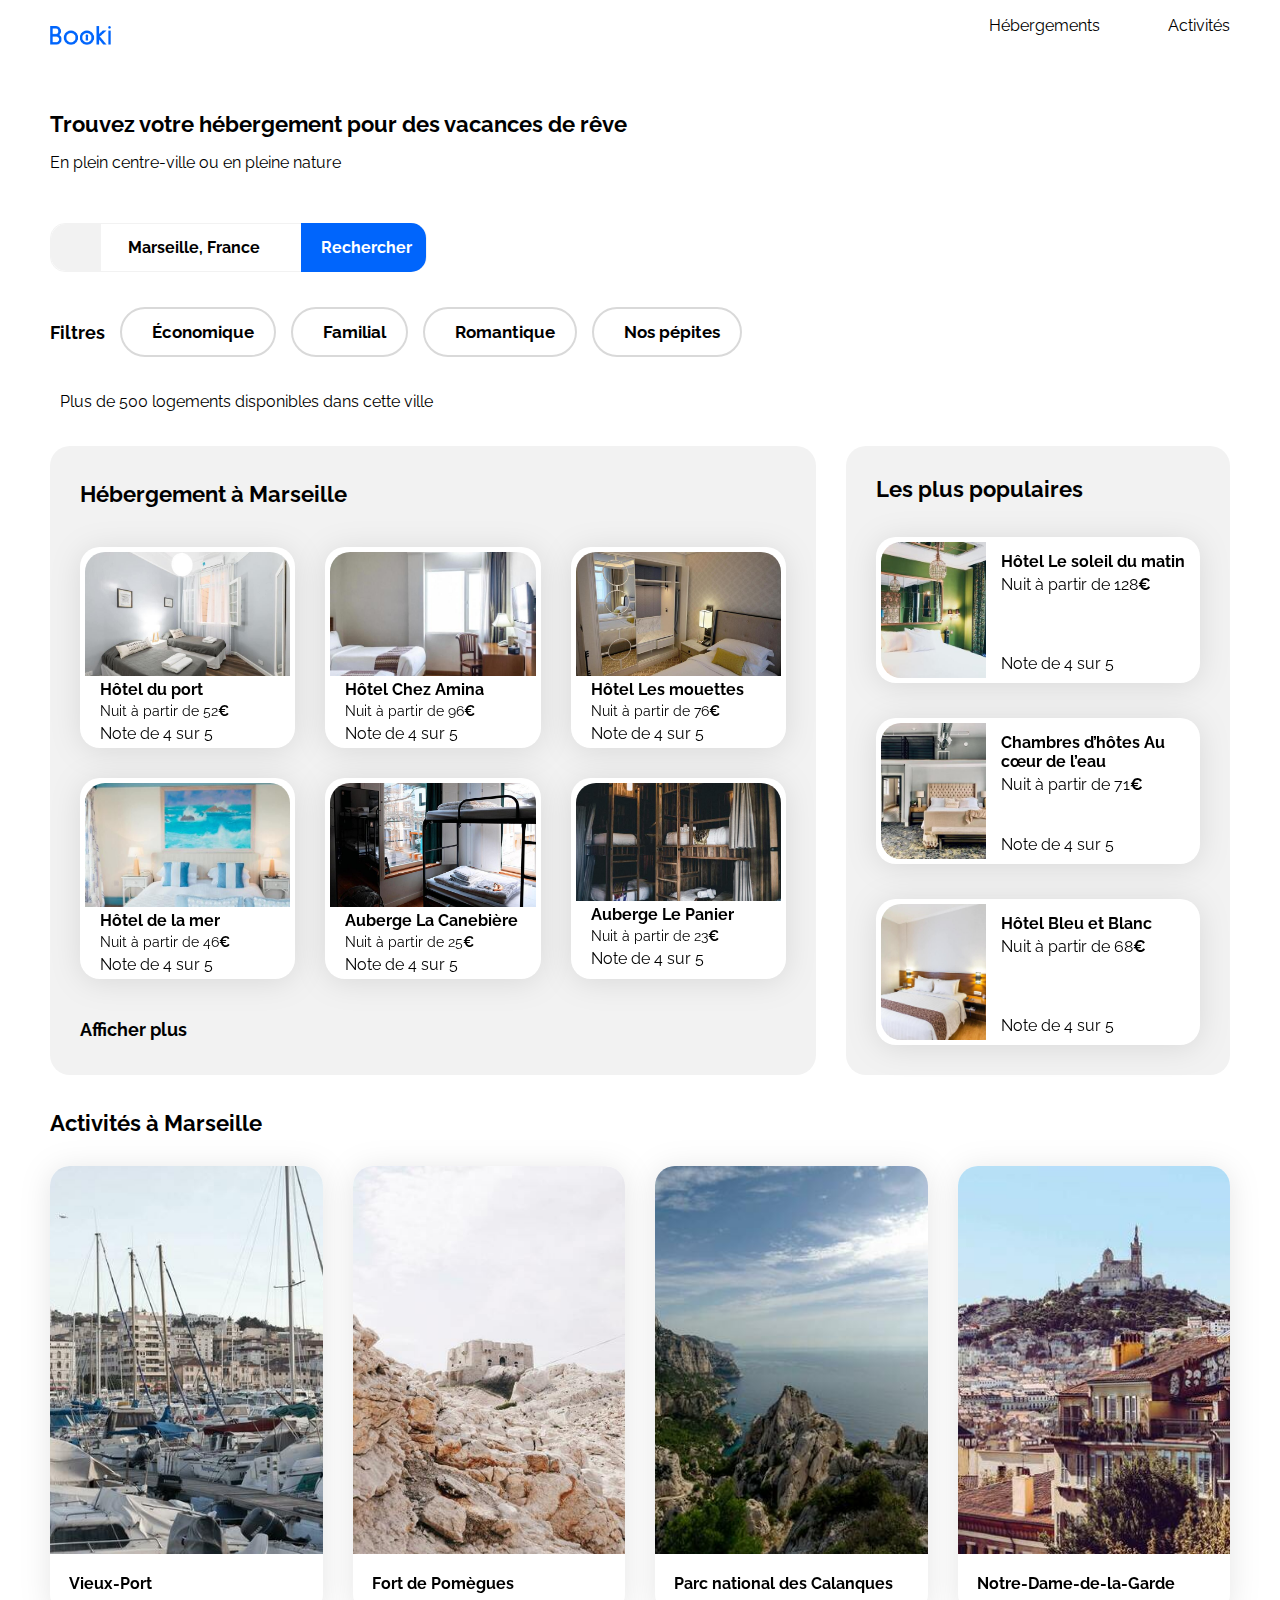
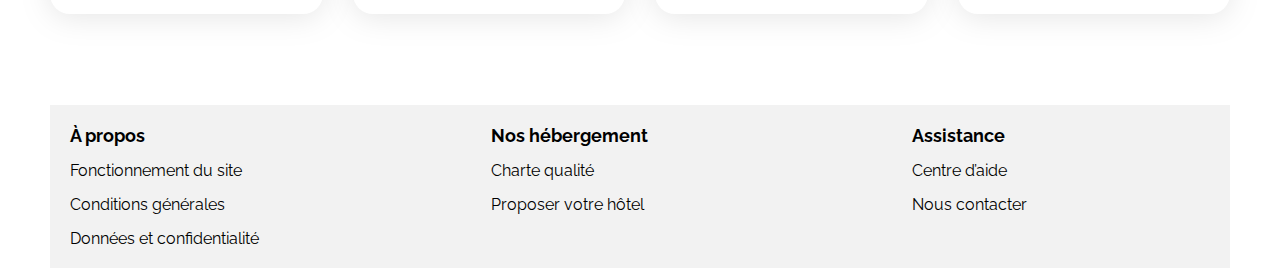
==== commit b2d58b55: "CSS mobile nav + footer + search bar" ====
--- a/index_proto.html
+++ b/index_proto.html
@@ -11,13 +11,14 @@
     <link rel="stylesheet" href="https://cdnjs.cloudflare.com/ajax/libs/font-awesome/6.2.1/css/all.min.css"
         integrity="sha512-MV7K8+y+gLIBoVD59lQIYicR65iaqukzvf/nwasF0nqhPay5w/9lJmVM2hMDcnK1OnMGCdVK+iQrJ7lzPJQd1w=="
         crossorigin="anonymous" referrerpolicy="no-referrer" />
+    <link rel="stylesheet" href="./css/utilities.css">
     <link rel="stylesheet" href="./css/style_proto.css">
-    <link rel="stylesheet" href="./css/utilities.css">
+
 </head>
 
 <body class="flex justify-center p-0 m-0">
     <div class="main-container container">
-        <header>
+        <header class="mb-30">
             <nav id="navbar" class="flex flex-wrap justify-between gap-20 items-center">
                 <img src="images/logo/Booki.png" alt="Logo de Booki" class="logo mt-20">
                 <ul class="nav-links flex justify-between h-full">
@@ -25,49 +26,59 @@
                     <li class="h-full no-style"><a href="#">Activités</a></li>
                 </ul>
             </nav>
-
-            <div id="search">
+        </header>
+
+        <main class="flex flex-col gap-35">
+            <div id="title-text">
                 <h1 class="title text-22 mt-30">Trouvez votre hébergement pour des vacances de rêve</h1>
                 <p>En plein centre-ville ou en pleine nature</p>
-                <form action="#" method="get" class="search-form flex items-center justify-start">
-                    <i class="fa-solid fa-location-dot flex justify-center items-center h-full rounded-l-15 bg-main-color text-black w-13"></i>
-                    <input type="search" name="search" id="search" placeholder="Marseille, France" class="text-center w-half h-full text-16 font-bold no-border">
-                    <button type="submit" class="search-btn w-third main-color text-white font-bold text-16 py-15 px-20 no-border rounded-r-15">
-                        Rechercher
+            </div>
+            <div id="search-bar" class="p-0">
+                <form action="#" method="get" class="search-form flex items-center justify-between w-full h-full">
+                    <i
+                        class="fa-solid fa-location-dot flex justify-center items-center h-full rounded-l-15 bg-main-color text-black w-50px"></i>
+                    <input type="search" name="search" id="search-input" placeholder="Marseille, France"
+                        class="text-center w-half h-full text-16 font-bold no-border">
+                    <button type="submit" id="search-btn"
+                        class="search-btn w-third main-color text-white font-bold text-16 py-15 px-20 no-border rounded-r-15 box-sizing">
+                        <span>Rechercher</span></i>
+                        <i class="fa-solid fa-magnifying-glass text-white justify-center items-center"></i>
                     </button>
                 </form>
             </div>
-            <div id="flex-filters" class="flex items-center justify-start gap-15 my-25">
-                <h2 class="text-18 font-bold">Filtres</h2>
-                <span id="filters" class="flex flex-wrap items-center justify-start gap-15 my-25">
-                    <div id="filter-economy" class="filter-container flex justify-center items-center h-full gap-10 px-20 border rounded-25 bg-filter-color">
+            <div id="flex-filters" class="flex items-center justify-start gap-15">
+                <h2 id="filter-title" class="text-18 font-bold">Filtres</h2>
+                <div id="filters" class="flex items-center justify-start gap-15 my-25">
+                    <div id="filter-economy"
+                        class="filter-container flex justify-center items-center h-full gap-10 px-20 border rounded-25 bg-filter-color">
                         <i class="fa-solid fa-money-bill-wave"></i>
                         <a href="#" class="filter-link text-black text-17 font-bold">Économique</a>
                     </div>
-                    <div id="filter-family" class="filter-container flex justify-center items-center h-full gap-10 px-20 border rounded-25 bg-filter-color">
+                    <div id="filter-family"
+                        class="filter-container flex justify-center items-center h-full gap-10 px-20 border rounded-25 bg-filter-color">
                         <i class="fa-solid fa-person"></i>
                         <a href="#" class="filter-link text-black text-17 font-bold">Familial</a>
                     </div>
-                    <div id="filter-romantic" class="filter-container flex justify-center items-center h-full gap-10 px-20 border rounded-25 bg-filter-color">
+                    <div id="filter-romantic"
+                        class="filter-container flex justify-center items-center h-full gap-10 px-20 border rounded-25 bg-filter-color">
                         <i class="fa-solid fa-heart"></i>
                         <a href="#" class="filter-link text-black text-17 font-bold">Romantique</a>
                     </div>
-                    <div id="filter-trendy" class="filter-container flex justify-center items-center h-full gap-10 px-20 border rounded-25 bg-filter-color">
+                    <div id="filter-trendy"
+                        class="filter-container flex justify-center items-center h-full gap-10 px-20 border rounded-25 bg-filter-color">
                         <i class="fa-solid fa-fire"></i>
                         <a href="#" class="filter-link text-black text-17 font-bold">Nos pépites</a>
                     </div>
-                </span>
-            </div>
-        </header>
-
-        <main class="flex flex-col gap-35">
+                </div>
+            </div>
             <div id="nb-results" class="flex justify-start items-center gap-10">
                 <i class="fa-solid fa-circle-info"></i>
                 <p class="m-0">Plus de 500 logements disponibles dans cette ville</p>
             </div>
-                       
+
             <div class="lodgements-and-popular flex justify-between gap-30">
-                <section class="lodgements flex flex-col justify-around w-two-thirds p-30 gap-30 box-sizing rounded-20 bg-main-color">
+                <section
+                    class="lodgements flex flex-col justify-around w-two-thirds p-30 gap-30 box-sizing rounded-20 bg-main-color">
 
                     <div class="lodgements-title flex justify-between items-center">
                         <h2 class="section-title m-0 text-22">Hébergement à Marseille</h2>
@@ -81,7 +92,8 @@
                                 <div class="card-content pl-15 flex flex-col">
                                     <div class="card-txt">
                                         <h3 class="card-title text-16">Hôtel du port</h3>
-                                        <p class="card-subtitle text-14 m-0 mb-5">Nuit à partir de 52<span class="euro font-bold">€</span></p>
+                                        <p class="card-subtitle text-14 m-0 mb-5">Nuit à partir de 52<span
+                                                class="euro font-bold">€</span></p>
                                     </div>
                                     <div class="card-rating">
                                         <i class="fa-xs fa-solid fa-star" aria-hidden="true"></i>
@@ -102,7 +114,8 @@
                                 <div class="card-content pl-15 flex flex-col">
                                     <div class="card-txt">
                                         <h3 class="card-title text-16">Hôtel Chez Amina</h3>
-                                        <p class="card-subtitle text-14 m-0 mb-5">Nuit à partir de 96<span class="euro font-bold">€</span></p>
+                                        <p class="card-subtitle text-14 m-0 mb-5">Nuit à partir de 96<span
+                                                class="euro font-bold">€</span></p>
                                     </div>
                                     <div class="card-rating">
                                         <i class="fa-xs fa-solid fa-star" aria-hidden="true"></i>
@@ -123,7 +136,8 @@
                                 <div class="card-content pl-15 flex flex-col">
                                     <div class="card-txt">
                                         <h3 class="card-title text-16">Hôtel Les mouettes</h3>
-                                        <p class="card-subtitle text-14 m-0 mb-5">Nuit à partir de 76<span class="euro font-bold">€</span></p>
+                                        <p class="card-subtitle text-14 m-0 mb-5">Nuit à partir de 76<span
+                                                class="euro font-bold">€</span></p>
                                     </div>
                                     <div class="card-rating">
                                         <i class="fa-xs fa-solid fa-star" aria-hidden="true"></i>
@@ -144,7 +158,8 @@
                                 <div class="card-content pl-15 flex flex-col">
                                     <div class="card-txt">
                                         <h3 class="card-title text-16">Hôtel de la mer</h3>
-                                        <p class="card-subtitle text-14 m-0 mb-5">Nuit à partir de 46<span class="euro font-bold">€</span></p>
+                                        <p class="card-subtitle text-14 m-0 mb-5">Nuit à partir de 46<span
+                                                class="euro font-bold">€</span></p>
                                     </div>
                                     <div class="card-rating">
                                         <i class="fa-xs fa-solid fa-star" aria-hidden="true"></i>
@@ -166,7 +181,8 @@
                                 <div class="card-content pl-15 flex flex-col">
                                     <div class="card-txt">
                                         <h3 class="card-title text-16">Auberge La Canebière</h3>
-                                        <p class="card-subtitle text-14 m-0 mb-5">Nuit à partir de 25<span class="euro font-bold">€</span></p>
+                                        <p class="card-subtitle text-14 m-0 mb-5">Nuit à partir de 25<span
+                                                class="euro font-bold">€</span></p>
                                     </div>
                                     <div class="card-rating">
                                         <i class="fa-xs fa-solid fa-star" aria-hidden="true"></i>
@@ -188,7 +204,8 @@
                                 <div class="card-content pl-15 flex flex-col">
                                     <div class="card-txt">
                                         <h3 class="card-title text-16">Auberge Le Panier</h3>
-                                        <p class="card-subtitle text-14 m-0 mb-5">Nuit à partir de 23<span class="euro font-bold">€</span></p>
+                                        <p class="card-subtitle text-14 m-0 mb-5">Nuit à partir de 23<span
+                                                class="euro font-bold">€</span></p>
                                     </div>
                                     <div class="card-rating">
                                         <i class="fa-xs fa-solid fa-star" aria-hidden="true"></i>
@@ -220,7 +237,8 @@
                                 <div class="card-content flex flex-col justify-between w-two-thirds box-sizing">
                                     <div class="card-txt">
                                         <h3 class="card-title text-16">Hôtel Le soleil du matin</h3>
-                                        <p class="card-subtitle m-0">Nuit à partir de 128<span class="euro font-bold">€</span></p>
+                                        <p class="card-subtitle m-0">Nuit à partir de 128<span
+                                                class="euro font-bold">€</span></p>
                                     </div>
                                     <div class="card-rating">
                                         <i class="fa-xs fa-solid fa-star" aria-hidden="true"></i>
@@ -241,7 +259,8 @@
                                 <div class="card-content flex flex-col justify-between w-two-thirds box-sizing">
                                     <div class="card-txt">
                                         <h3 class="card-title text-16">Chambres d’hôtes Au cœur de l’eau</h3>
-                                        <p class="card-subtitle m-0">Nuit à partir de 71<span class="euro font-bold">€</span></p>
+                                        <p class="card-subtitle m-0">Nuit à partir de 71<span
+                                                class="euro font-bold">€</span></p>
                                     </div>
                                     <div class="card-rating">
                                         <i class="fa-xs fa-solid fa-star" aria-hidden="true"></i>
@@ -262,7 +281,8 @@
                                 <div class="card-content flex flex-col justify-between w-two-thirds box-sizing">
                                     <div class="card-txt">
                                         <h3 class="card-title text-16">Hôtel Bleu et Blanc</h3>
-                                        <p class="card-subtitle m-0">Nuit à partir de 68<span class="euro font-bold">€</span></p>
+                                        <p class="card-subtitle m-0">Nuit à partir de 68<span
+                                                class="euro font-bold">€</span></p>
                                     </div>
                                     <div class="card-rating">
                                         <i class="fa-xs fa-solid fa-star" aria-hidden="true"></i>
--- a/css/utilities.css
+++ b/css/utilities.css
@@ -15,6 +15,27 @@
 * {
     font-family: 'Raleway', sans-serif;
     box-sizing: border-box;
+}
+
+.fa-solid {
+    color: var(--main-color);
+}
+
+.neutral-star {
+    color: var(--main-bg-color)
+}
+
+a {
+    color: inherit;
+    text-decoration: none;
+}
+
+.card {
+    display: flex;
+    background-color: white;
+    border-radius: 20px;
+    padding: 5px;
+    filter: drop-shadow(0px 3px 15px rgba(0, 0, 0, 0.1));
 }
 
 /* Layout Utilities */
@@ -63,8 +84,9 @@
 .mt-20 { margin-top: var(--spacing-20); }
 .mb-5 { margin-bottom: var(--spacing-5); }
 .mb-20 { margin-bottom: var(--spacing-20); }
+.mb-30 { margin-bottom: var(--spacing-30); }
 .my-25 { margin-top: 25px; margin-bottom: 25px; }
-.my-30 { margin-top: var(--spacing-30); margin-bottom: var(--spacing-30); }
+
 .mt-30 { margin-top: var(--spacing-30); }
 .mt-35 { margin-top: var(--spacing-35); }
 
@@ -75,6 +97,7 @@
 .w-13 { width: 13%; }
 .w-third { width: 33.333%; }
 .w-two-thirds { width: 66.666%; }
+.w-50px { width: 50px; }
 
 .h-third-fifth { height: 60%; }
 .h-four-fifth { height: 80%; }
--- a/css/style_proto.css
+++ b/css/style_proto.css
@@ -1,35 +1,3 @@
-/****** General ***********/
-* {
-    font-family: 'Raleway', sans-serif;
-}
-
-:root {
-    --main-color: #0065FC;
-    --main-bg-color: #F2F2F2;
-    --filter-bg-color: #DEEBFF;
-}
-
-.fa-solid {
-    color: var(--main-color);
-}
-
-.neutral-star {
-    color: var(--main-bg-color)
-}
-
-a {
-    color: inherit;
-    text-decoration: none;
-}
-
-.card {
-    display: flex;
-    background-color: white;
-    border-radius: 20px;
-    padding: 5px;
-    filter: drop-shadow(0px 3px 15px rgba(0, 0, 0, 0.1));
-}
-
 /****** Header ***********/
 
 /********** Navbar ***********/
@@ -49,20 +17,30 @@
     height: 19px;
 }
 
-form {
+#search-bar {
     width: 377px;
     height: 49px;
 }
 
+.search-form {
+    border-left: none;
+    border-right: none;
+    border: 1px solid var(--main-bg-color);
+    border-radius: 15px;
+}
+
 input::placeholder {
     color: black;
 }
 
+#search-btn .fa-solid {
+    display: none;
+}
 
 /****** Filters ***********/
 #flex-filters,
-#flex-filters span {
-    height: 46px;
+#flex-filters div {
+    height: 50px;
 }
 
 
@@ -149,18 +127,27 @@
 
     #flex-filters {
         height: 91px;
+        width: 668px;
         gap: 20px;
-    }
-
-    #flex-filters span {
-        margin: 0;
-        width: 100%;
+        flex-direction: column;
+        align-items: flex-start;
+    }
+
+    #filter-title {
+        margin: 0;
+    }
+
+    #filters {
+        height: 100%;
+        width: 100%;
+        margin: 0;
     }
 
     .filter-container {
         padding: 0;
         height: 46px;
         width: 100%;
+        min-width: 160px;
     }
 
     .filter-container a {
@@ -250,9 +237,6 @@
 @media (max-width: 767.98px) {
 
     /* ... */
-    body {
-        background-color: rgb(183, 205, 224);
-    }
 
     .main-container {
         padding: 0;
@@ -266,18 +250,22 @@
 
     /**** Header ****/
 
+    .title {
+        margin: 0;
+    }
+
     /* Navbar */
 
-    nav {
+    #navbar {
         flex-direction: column;
         gap: 30px;
     }
 
-    nav img {
+    #navbar img {
         margin-top: 30px;
     }
 
-    nav ul {
+    #navbar ul {
         display: flex;
         justify-content: center;
         width: 100%;
@@ -286,39 +274,72 @@
         margin: 0;
     }
 
-    nav ul li {
+    #navbar ul li {
         width: 100%;
         text-align: center;
     }
 
-    nav ul li a {
+    #navbar ul li a {
         font-size: 19px;
         width: 100%;
         display: block;
         /* Permet de prendre toute la largeur */
         padding: 14px 0;
         /* Pour éviter un déplacement du texte au hover */
-        margin-bottom: 30px;
         border-bottom: 2px solid var(--main-bg-color);
         transition: border-color 0.3s ease, color 0.2s ease;
     }
 
-    nav ul li a:hover {
-        border-top: none;
+    #navbar ul li a:hover {
+        border: none;
         border-bottom: 2px solid var(--main-color)
     }
 
 
     /*** Search and Filters ***/
 
-    #search,
+    #title-text,
+    #search-bar,
+    #flex-filters,
+    #nb-results {
+        padding-left: 20px;
+        padding-right: 20px;
+    }
+
+    #search-input,
     #flex-filters {
         padding: 0 20px 0 20px;
     }
 
+    #search-btn span {
+        display: none;
+    }
+
+    #search-bar {
+        width: 100%;
+    }
+
+    #search-btn {
+        width: 49px;
+        border-radius: 15px;
+        box-shadow: 0px 4px 4px rgba(0, 0, 0, 0.25);
+    }
+
+    #search-btn .fa-solid {
+        display: flex;
+        height: 19px;
+    }
+
     #flex-filters {
+        width: 100%;
         height: 161px;
         margin: 0;
+    }
+
+    #filters {
+        margin: 0;
+        width: calc((100% - 40px - 10px) / 2);
+        flex-flow: row wrap;
     }
 
     #flex-filters h2 {
@@ -341,4 +362,18 @@
     #nb-results p {
         margin-bottom: 0;
     }
+
+
+    /**** Footer ****/
+
+    footer, #footer-nav, .footer-div {
+        width: 100%;
+    }
+
+    #footer-nav {
+        flex-direction: column;
+        height: 100%;
+        padding: 30px;
+    }
+
 }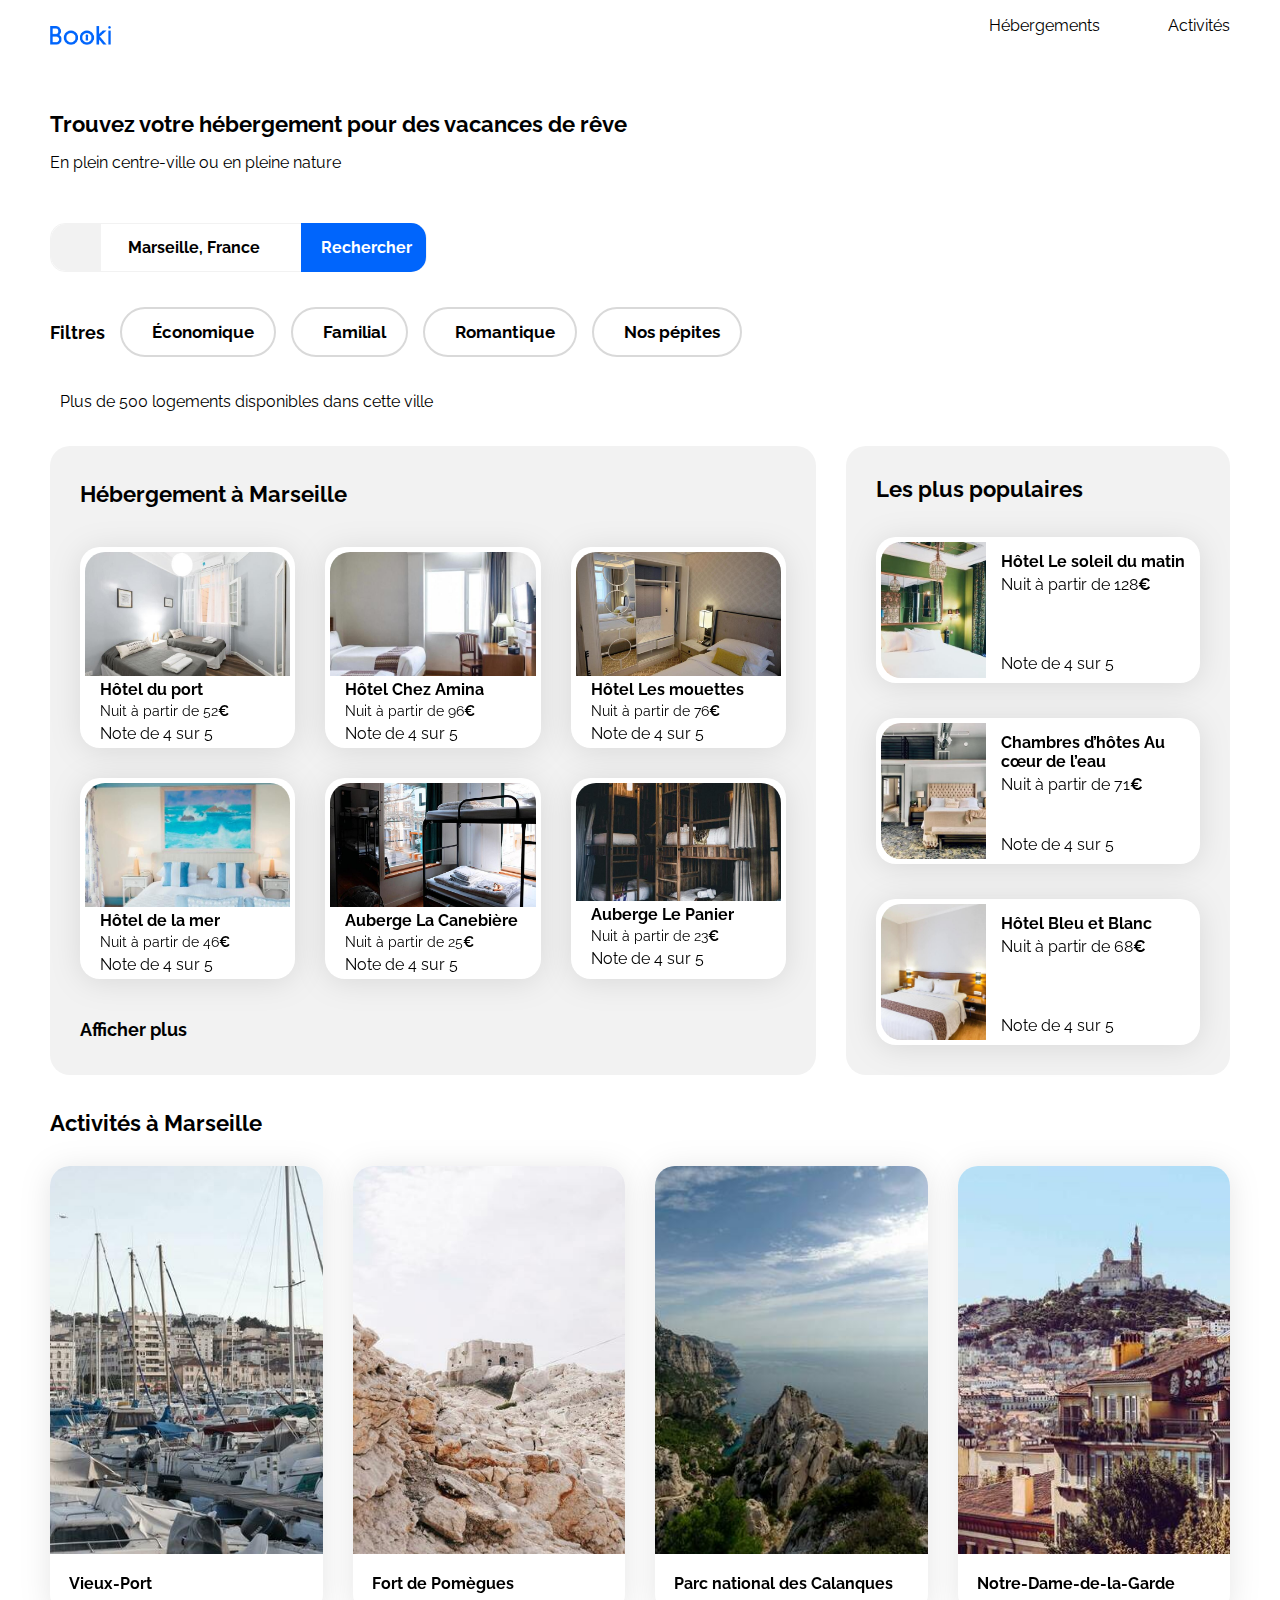
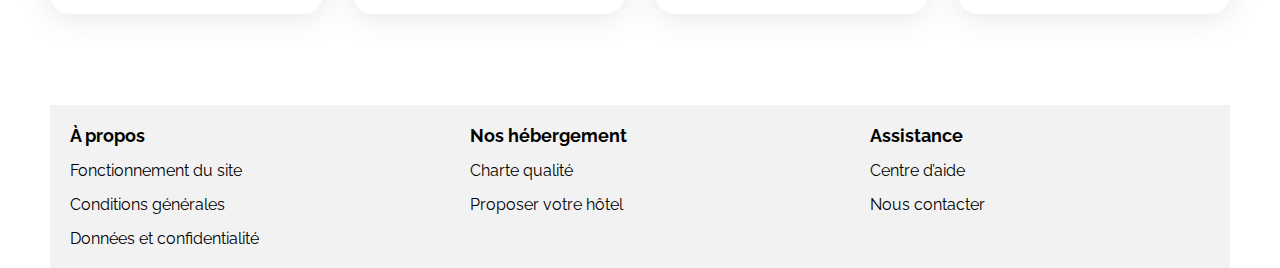
==== commit 236d2af9: "HTML redirection lien navbar" ====
--- a/index_proto.html
+++ b/index_proto.html
@@ -22,8 +22,8 @@
             <nav id="navbar" class="flex flex-wrap justify-between gap-20 items-center">
                 <img src="images/logo/Booki.png" alt="Logo de Booki" class="logo mt-20">
                 <ul class="nav-links flex justify-between h-full">
-                    <li class="h-full no-style"><a href="#">Hébergements</a></li>
-                    <li class="h-full no-style"><a href="#">Activités</a></li>
+                    <li class="h-full no-style"><a href="#lodgements">Hébergements</a></li>
+                    <li class="h-full no-style"><a href="#activities">Activités</a></li>
                 </ul>
             </nav>
         </header>
@@ -77,7 +77,7 @@
             </div>
 
             <div class="lodgements-and-popular flex justify-between gap-30">
-                <section
+                <section id="lodgements"
                     class="lodgements flex flex-col justify-around w-two-thirds p-30 gap-30 box-sizing rounded-20 bg-main-color">
 
                     <div class="lodgements-title flex justify-between items-center">
@@ -223,7 +223,7 @@
                     <a href="#" id="display-more" class="font-bold text-18">Afficher plus</a>
                 </section>
 
-                <section class="popular w-third p-30 rounded-20 bg-main-color">
+                <section id="popular" class="popular w-third p-30 rounded-20 bg-main-color">
                     <div class="popular-title flex justify-between items-center">
                         <h2 class="section-title m-0 text-22">Les plus populaires</h2>
                         <i class="fa-solid fa-chart-line" aria-hidden="true"></i>
--- a/css/utilities.css
+++ b/css/utilities.css
@@ -4,12 +4,6 @@
     --main-bg-color: #F2F2F2;
     --filter-bg-color: #DEEBFF;
     --color-border: #D9D9D9;
-    --spacing-5: 5px;
-    --spacing-10: 10px;
-    --spacing-15: 15px;
-    --spacing-20: 20px;
-    --spacing-30: 30px;
-    --spacing-35: 35px;
 }
 
 * {
@@ -59,36 +53,36 @@
 .self-center { align-self: center; }
 
 .gap-0 { gap: 0; }
-.gap-5 { gap: var(--spacing-5); }
+.gap-5 { gap: 5px; }
 .gap-8 { gap: 8px; }
-.gap-10 { gap: var(--spacing-10); }
-.gap-15 { gap: var(--spacing-15); }
-.gap-20 { gap: var(--spacing-20); }
-.gap-30 { gap: var(--spacing-30); }
-.gap-35 { gap: var(--spacing-35); }
+.gap-10 { gap: 10px; }
+.gap-15 { gap: 15px; }
+.gap-20 { gap: 20px; }
+.gap-30 { gap: 30px; }
+.gap-35 { gap: 35px; }
 
 /* Spacing */
 .p-0 { padding: 0; }
-.p-5 { padding: var(--spacing-5); }
-.p-10 { padding: var(--spacing-10); }
-.p-15 { padding: var(--spacing-15); }
-.p-20 { padding: var(--spacing-20); }
-.p-30 { padding: var(--spacing-30); }
+.p-5 { padding: 5px; }
+.p-10 { padding: 10px; }
+.p-15 { padding: 15px; }
+.p-20 { padding: 20px; }
+.p-30 { padding: 30px; }
 
-.pl-15 { padding-left: var(--spacing-15); }
-.px-20 { padding-left: var(--spacing-20); padding-right: var(--spacing-20); }
-.py-15 { padding-top: var(--spacing-15); padding-bottom: var(--spacing-15); }
+.pl-15 { padding-left: 15px; }
+.px-20 { padding-left: 20px; padding-right: 20px; }
+.py-15 { padding-top: 15px; padding-bottom: 15px; }
 
 .m-0 { margin: 0; }
-.m-5 { margin: var(--spacing-5); }
-.mt-20 { margin-top: var(--spacing-20); }
-.mb-5 { margin-bottom: var(--spacing-5); }
-.mb-20 { margin-bottom: var(--spacing-20); }
-.mb-30 { margin-bottom: var(--spacing-30); }
+.m-5 { margin: 5px; }
+.mt-20 { margin-top: 20px; }
+.mb-5 { margin-bottom: 5px; }
+.mb-20 { margin-bottom: 20px; }
+.mb-30 { margin-bottom: 30px; }
 .my-25 { margin-top: 25px; margin-bottom: 25px; }
 
-.mt-30 { margin-top: var(--spacing-30); }
-.mt-35 { margin-top: var(--spacing-35); }
+.mt-30 { margin-top: 30px; }
+.mt-35 { margin-top: 35px; }
 
 /* Width & Height */
 .w-full { width: 100%; }
--- a/css/style_proto.css
+++ b/css/style_proto.css
@@ -1,3 +1,12 @@
+/* Variables */
+
+:root {
+    --main-color: #0065FC;
+    --main-bg-color: #F2F2F2;
+    --filter-bg-color: #DEEBFF;
+    --color-border: #D9D9D9;
+}
+
 /****** Header ***********/
 
 /********** Navbar ***********/
@@ -111,7 +120,7 @@
 }
 
 .footer-div {
-    width: calc((100% - 100px - 65px) / 3);
+    width: calc((100%) / 3);
     align-items: top;
     justify-content: top;
     padding-bottom: 0;
@@ -311,6 +320,10 @@
         padding: 0 20px 0 20px;
     }
 
+    #search-input {
+        width: calc((100% - 100px));
+    }
+
     #search-btn span {
         display: none;
     }
@@ -333,16 +346,13 @@
     #flex-filters {
         width: 100%;
         height: 161px;
-        margin: 0;
     }
 
     #filters {
-        margin: 0;
-        width: calc((100% - 40px - 10px) / 2);
         flex-flow: row wrap;
     }
 
-    #flex-filters h2 {
+    #flex-filters h2, .popular {
         margin: 0;
     }
 
@@ -363,15 +373,39 @@
         margin-bottom: 0;
     }
 
+    /**** Main ****/
+    .popular {
+        order: -1;
+    }
+
+    .popular-cards, .lodgements-cards, #activities, #footer-nav {
+        flex-direction: column;
+    }
+
+    .popular-cards a,
+    .lodgements-cards a, #display-more,
+    .activities-cards a,
+     footer, #footer-nav, .footer-div {
+        width: 100%;
+    }
+
+    .lodgements {
+        background-color: transparent;
+    }
+    
+    #activities {
+        min-height: 970px;
+        padding: 30px;
+    }
+
+    .activities-cards {
+        height: 200px;
+        gap : 15px;
+    }
 
     /**** Footer ****/
 
-    footer, #footer-nav, .footer-div {
-        width: 100%;
-    }
-
     #footer-nav {
-        flex-direction: column;
         height: 100%;
         padding: 30px;
     }
